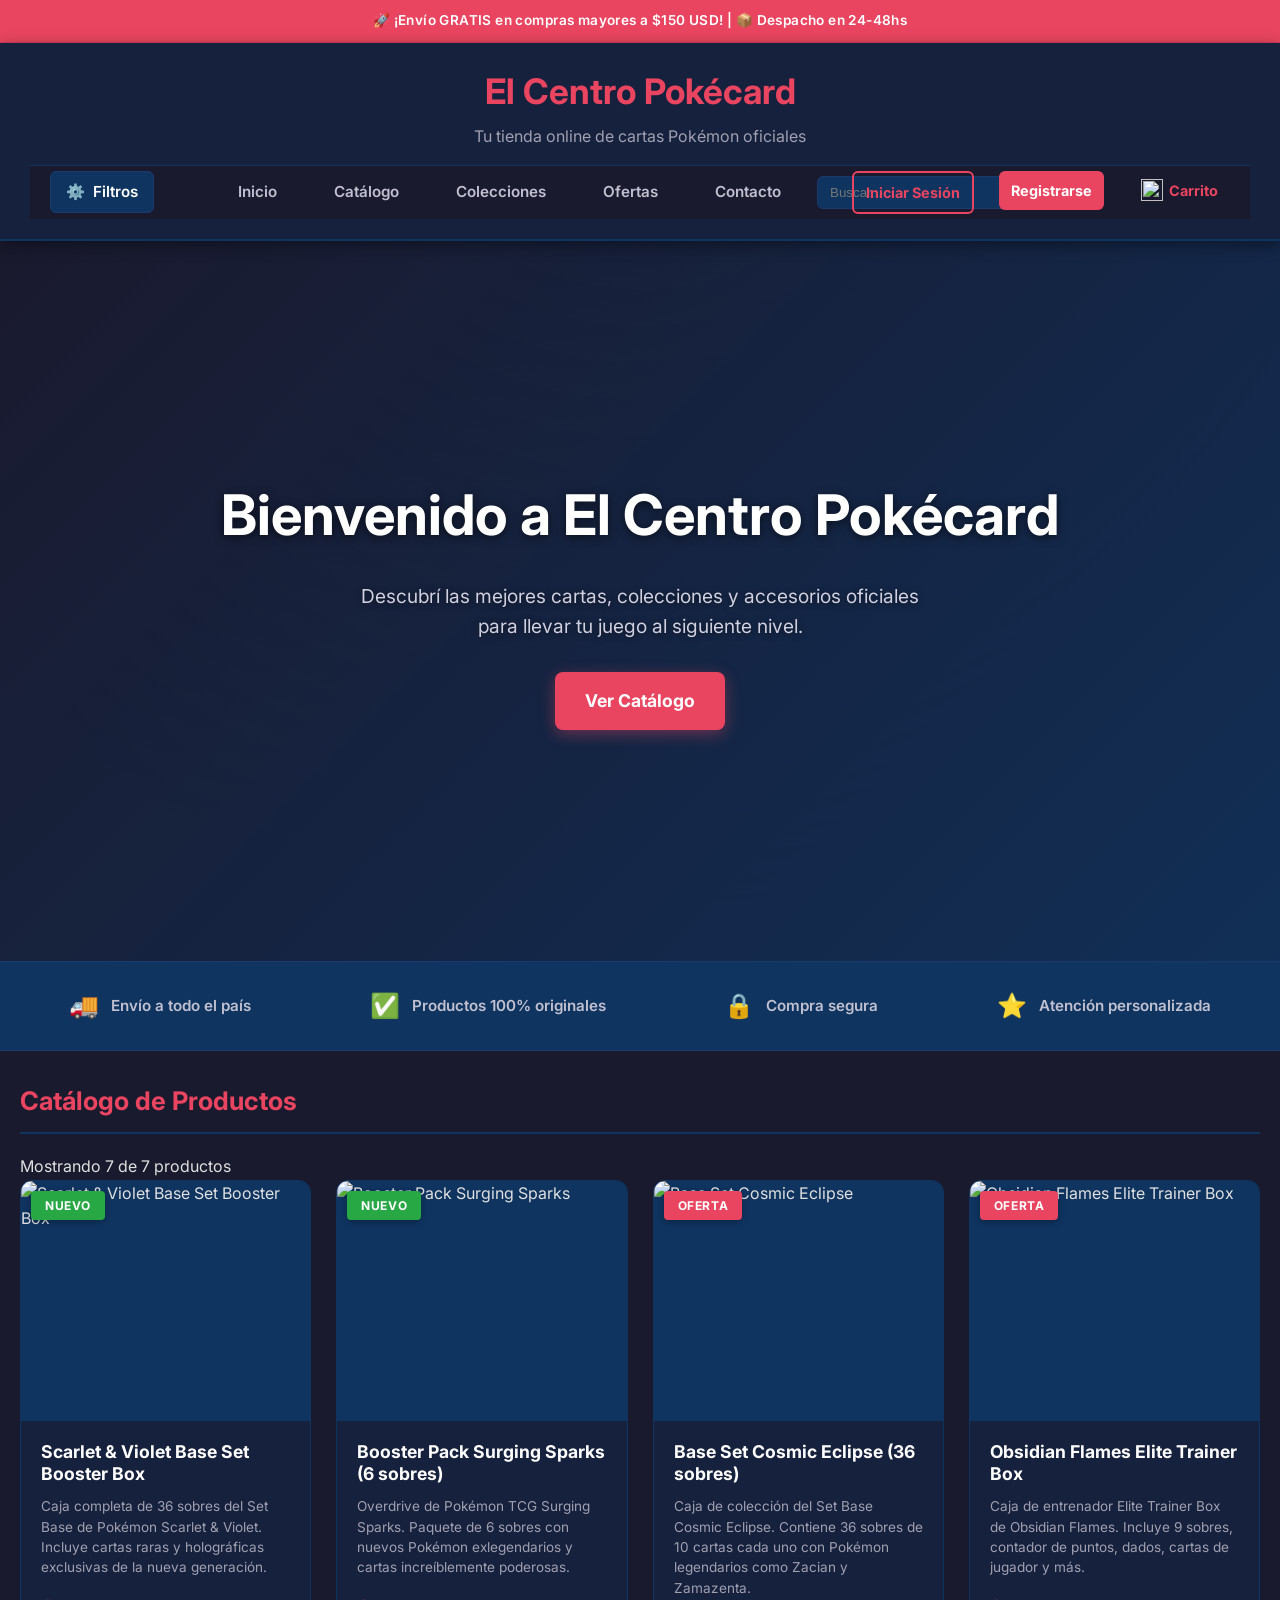
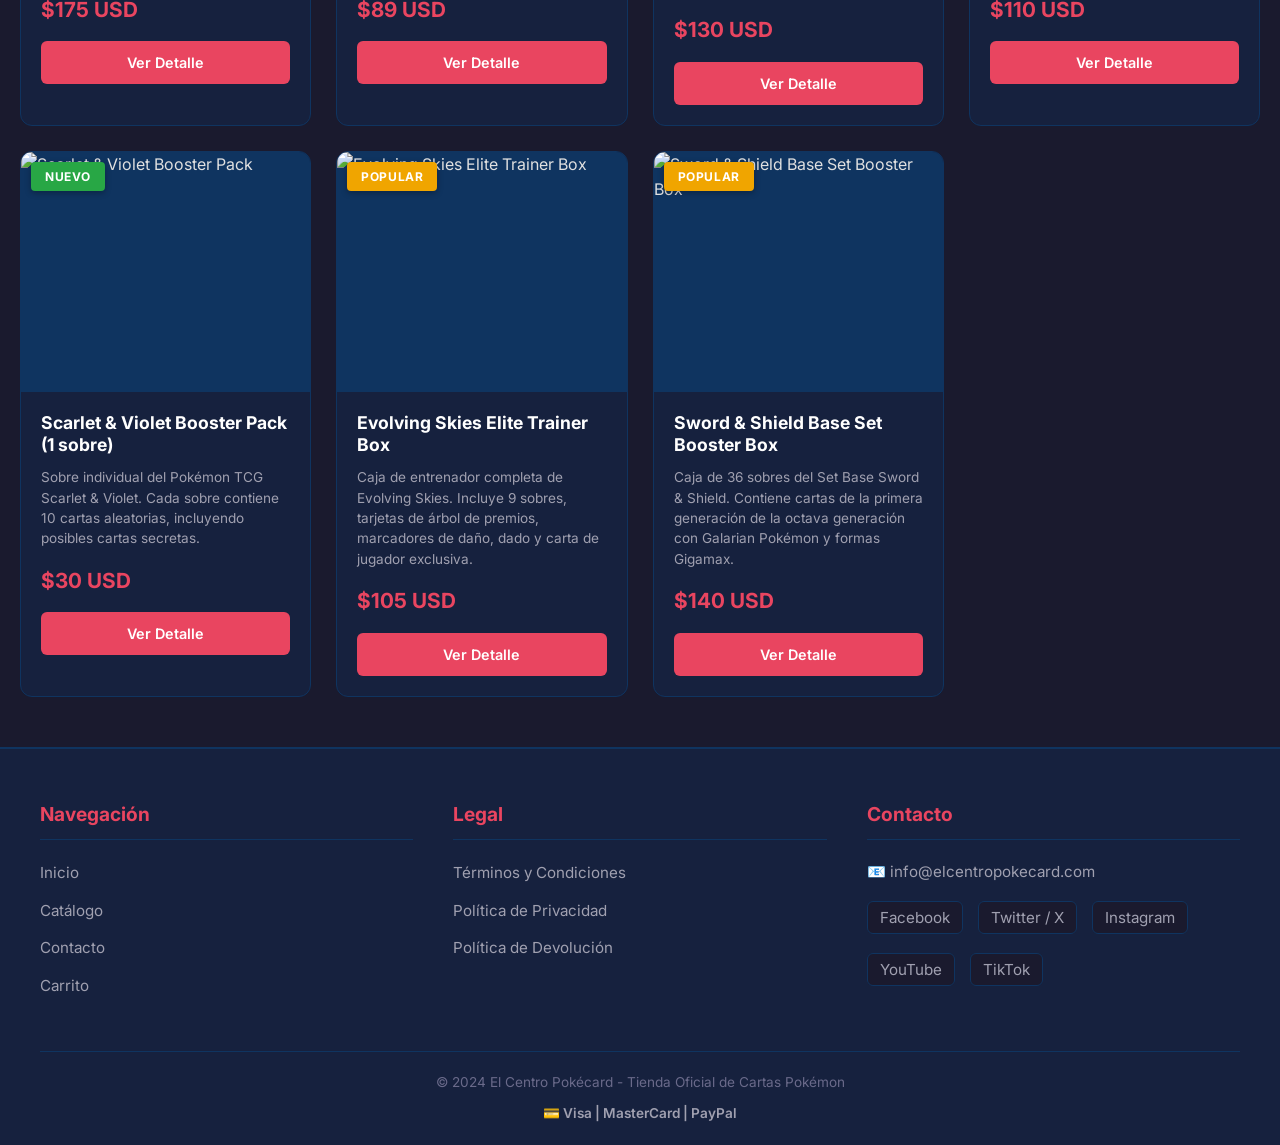
==== index.html @ 2307101a "Add navigation menu links with data attributes for filtering functionality" ====
<!DOCTYPE html>
<html lang="es">
<head>
    <meta charset="UTF-8">
    <meta name="viewport" content="width=device-width, initial-scale=1.0">
    <title>El Centro Pokécard</title>
    <meta name="description" content="Tu tienda online de cartas Pokémon oficiales. Encontrá las mejores Booster Boxes, Elite Trainer Boxes y sobres sellados.">
    
    <!-- Open Graph -->
    <meta property="og:title" content="El Centro Pokécard">
    <meta property="og:description" content="Tu tienda online de cartas Pokémon oficiales. Encontrá las mejores Booster Boxes, Elite Trainer Boxes y sobres sellados.">
    <meta property="og:type" content="website">
    <meta property="og:image" content="https://upload.wikimedia.org/wikipedia/commons/5/51/Pokebola-pokeball-png-0.png">
    
    <!-- Twitter Cards -->
    <meta name="twitter:card" content="summary_large_image">
    <meta name="twitter:title" content="El Centro Pokécard">
    <meta name="twitter:description" content="Tu tienda online de cartas Pokémon oficiales. Encontrá las mejores Booster Boxes, Elite Trainer Boxes y sobres sellados.">
    <meta name="twitter:image" content="https://upload.wikimedia.org/wikipedia/commons/5/51/Pokebola-pokeball-png-0.png">
    
    <!-- Favicon -->
    <link rel="icon" type="image/png" href="https://upload.wikimedia.org/wikipedia/commons/5/51/Pokebola-pokeball-png-0.png">
    <link rel="stylesheet" href="styles.css">
    <script src="app.js" defer></script>
</head>
<body data-pagina="index">
    <div class="announcement-bar">
        🚀 ¡Envío GRATIS en compras mayores a $150 USD! | 📦 Despacho en 24-48hs
    </div>

    <header class="page-header">
        <h1 class="header-title">El Centro Pokécard</h1>
        <p class="header-subtitle">Tu tienda online de cartas Pokémon oficiales</p>
                <input type="checkbox" id="menu-toggle" class="menu-toggle-input">
        <div class="mobile-menu-bar">
            <label for="menu-toggle" class="menu-toggle-label"></label>
            <a href="cart.html" class="mobile-cart-btn" title="Ver carrito"><img class="pokeball-icon" src="https://upload.wikimedia.org/wikipedia/commons/5/51/Pokebola-pokeball-png-0.png" alt=""> Carrito</a>
        </div>
        <nav class="header-nav">
            <!-- Menú Desplegable de Filtros a la Izquierda -->
            <details class="nav-filter-dropdown">
                <summary class="nav-filter-btn">
                    <span class="filter-icon">⚙️</span> Filtros
                </summary>
                <div class="nav-filter-menu">
                    <form class="filter-form" action="#" method="get">
                        <fieldset class="filter-fieldset">
                            <legend class="filter-legend">Tipo de Producto</legend>
                            <div class="filter-option">
                                <input type="checkbox" id="cat-box" name="categoria" value="booster-box">
                                <label for="cat-box">Booster Box</label>
                            </div>
                            <div class="filter-option">
                                <input type="checkbox" id="cat-pack" name="categoria" value="booster-pack">
                                <label for="cat-pack">Booster Pack</label>
                            </div>
                            <div class="filter-option">
                                <input type="checkbox" id="cat-base" name="categoria" value="base-set">
                                <label for="cat-base">Base Set</label>
                            </div>
                            <div class="filter-option">
                                <input type="checkbox" id="cat-etb" name="categoria" value="etb">
                                <label for="cat-etb">Elite Trainer Box</label>
                            </div>
                        </fieldset>

                        <fieldset class="filter-fieldset">
                            <legend class="filter-legend">Colección</legend>
                            <select class="filter-select" name="coleccion">
                                <option value="">Todas las colecciones</option>
                                <option value="scarlet-violet">Scarlet & Violet</option>
                                <option value="sword-shield">Sword & Shield</option>
                                <option value="cosmic-eclipse">Cosmic Eclipse</option>
                            </select>
                        </fieldset>

                        <fieldset class="filter-fieldset">
                            <legend class="filter-legend">Precio</legend>
                            <div class="range-group">
                                <label>Precio máximo</label>
                                <input type="range" name="precio_max" min="0" max="500" value="500" step="5">
                            </div>
                        </fieldset>

                        <button type="submit" class="btn-apply">Aplicar Filtros</button>
                    </form>
                </div>
            </details>

            <ul class="nav-list">
                <li><a href="#inicio" data-accion="inicio">Inicio</a></li>
                <li><a href="#catalogo" data-accion="catalogo">Catálogo</a></li>
                <li><a href="#catalogo" data-accion="colecciones">Colecciones</a></li>
                <li><a href="#catalogo" data-accion="ofertas">Ofertas</a></li>
                <li><a href="contacto.html">Contacto</a></li>
            </ul>

            <!-- Barra de Búsqueda Integrada -->
            <form class="nav-search-bar" action="#" method="get" role="search">
                <input type="search" name="buscar" class="nav-search-input" placeholder="Buscar..." required aria-label="Buscar productos" minlength="2">
                <button type="submit" class="nav-search-btn">🔍</button>
            </form>
            <ul class="nav-list nav-actions-list">
                <li><a href="login.html" class="btn-nav-login">Iniciar Sesión</a></li>
                <li><a href="registro.html" class="btn-nav-register">Registrarse</a></li>
                <li><a href="cart.html" title="Ver carrito de compras"><img class="pokeball-icon" src="https://upload.wikimedia.org/wikipedia/commons/5/51/Pokebola-pokeball-png-0.png" alt=""> Carrito</a></li>
            </ul>
        </nav>
    </header>

    <section class="hero-banner">
        <h2 class="hero-title">Bienvenido a El Centro Pokécard</h2>
        <p class="hero-subtitle">Descubrí las mejores cartas, colecciones y accesorios oficiales para llevar tu juego al siguiente nivel.</p>
        <a href="#catalogo" class="hero-btn">Ver Catálogo</a>
    </section>

    <section class="trust-bar">
        <div class="trust-items">
            <div class="trust-item"><span class="trust-icon">🚚</span><span class="trust-text">Envío a todo el país</span></div>
            <div class="trust-item"><span class="trust-icon">✅</span><span class="trust-text">Productos 100% originales</span></div>
            <div class="trust-item"><span class="trust-icon">🔒</span><span class="trust-text">Compra segura</span></div>
            <div class="trust-item"><span class="trust-icon">⭐</span><span class="trust-text">Atención personalizada</span></div>
        </div>
    </section>

    <main class="page-main">
        <section class="catalog" id="catalogo">
            <h2>Catálogo de Productos</h2>

            <div class="product-grid">

                <article class="product-card" data-categoria="booster-box" data-coleccion="scarlet-violet" data-precio="175" data-badge="nuevo">
                    <div class="product-image">
                        <span class="card-badge badge-new">NUEVO</span>

                        <img src="https://encrypted-tbn0.gstatic.com/images?q=tbn:ANd9GcRVKXM8KTMxEw57W2cutLqUM2tHIE3wSgrhK0XVe79GpDvisS19YDExq9iu&s=10" alt="Scarlet & Violet Base Set Booster Box">
                    </div>
                    <div class="product-body">
                        <h3 class="product-title">Scarlet & Violet Base Set Booster Box</h3>
                        <p class="product-description">Caja completa de 36 sobres del Set Base de Pokémon Scarlet & Violet. Incluye cartas raras y holográficas exclusivas de la nueva generación.</p>
                        <p class="product-price">$175 USD</p>
                        <a href="producto-scarlet-violet-booster-box.html" class="product-link">Ver Detalle</a>
                    </div>
                </article>

                <article class="product-card" data-categoria="booster-pack" data-coleccion="scarlet-violet" data-precio="89" data-badge="nuevo">
                    <div class="product-image">
                        <span class="card-badge badge-new">NUEVO</span>

                        <img src="https://d22fxaf9t8d39k.cloudfront.net/ec1f81d03a67758840996b6a5c060aa447c35ed3b5a47624ca85abfe3cd2c427360839.jpg" alt="Booster Pack Surging Sparks">
                    </div>
                    <div class="product-body">
                        <h3 class="product-title">Booster Pack Surging Sparks (6 sobres)</h3>
                        <p class="product-description">Overdrive de Pokémon TCG Surging Sparks. Paquete de 6 sobres con nuevos Pokémon exlegendarios y cartas increíblemente poderosas.</p>
                        <p class="product-price">$89 USD</p>
                        <a href="producto-surging-sparks-pack.html" class="product-link">Ver Detalle</a>
                    </div>
                </article>

                <article class="product-card" data-categoria="base-set" data-coleccion="cosmic-eclipse" data-precio="130" data-badge="oferta">
                    <div class="product-image">
                        <span class="card-badge badge-sale">OFERTA</span>

                        <img src="https://pokeflip.com/cdn/shop/products/Ontwerpzondertitel-2020-12-12T185543.633.jpg?v=1706763975" alt="Base Set Cosmic Eclipse">
                    </div>
                    <div class="product-body">
                        <h3 class="product-title">Base Set Cosmic Eclipse (36 sobres)</h3>
                        <p class="product-description">Caja de colección del Set Base Cosmic Eclipse. Contiene 36 sobres de 10 cartas cada uno con Pokémon legendarios como Zacian y Zamazenta.</p>
                        <p class="product-price">$130 USD</p>
                        <a href="producto-cosmic-eclipse-baseset.html" class="product-link">Ver Detalle</a>
                    </div>
                </article>

                <article class="product-card" data-categoria="etb" data-coleccion="scarlet-violet" data-precio="110" data-badge="oferta">
                    <div class="product-image">
                        <span class="card-badge badge-sale">OFERTA</span>

                        <img src="https://http2.mlstatic.com/D_NQ_NP_674522-MLA99465977530_112025-O.webp" alt="Obsidian Flames Elite Trainer Box">
                    </div>
                    <div class="product-body">
                        <h3 class="product-title">Obsidian Flames Elite Trainer Box</h3>
                        <p class="product-description">Caja de entrenador Elite Trainer Box de Obsidian Flames. Incluye 9 sobres, contador de puntos, dados, cartas de jugador y más.</p>
                        <p class="product-price">$110 USD</p>
                        <a href="producto-obsidian-flames-etb.html" class="product-link">Ver Detalle</a>
                    </div>
                </article>

                <article class="product-card" data-categoria="booster-pack" data-coleccion="scarlet-violet" data-precio="30" data-badge="nuevo">
                    <div class="product-image">
                        <span class="card-badge badge-new">NUEVO</span>

                        <img src="https://http2.mlstatic.com/D_NQ_NP_900414-MLA86252670344_062025-O.webp" alt="Scarlet & Violet Booster Pack">
                    </div>
                    <div class="product-body">
                        <h3 class="product-title">Scarlet & Violet Booster Pack (1 sobre)</h3>
                        <p class="product-description">Sobre individual del Pokémon TCG Scarlet & Violet. Cada sobre contiene 10 cartas aleatorias, incluyendo posibles cartas secretas.</p>
                        <p class="product-price">$30 USD</p>
                        <a href="producto-scarlet-violet-overse.html" class="product-link">Ver Detalle</a>
                    </div>
                </article>

                <article class="product-card" data-categoria="etb" data-coleccion="sword-shield" data-precio="105" data-badge="popular">
                    <div class="product-image">
                        <span class="card-badge badge-popular">POPULAR</span>

                        <img src="https://acdn-us.mitiendanube.com/stores/004/821/233/products/71hxtsvmfrl-_ac_sl1500_sky-51a8b3183b638ea42c17831712703312-480-0.webp" alt="Evolving Skies Elite Trainer Box">
                    </div>
                    <div class="product-body">
                        <h3 class="product-title">Evolving Skies Elite Trainer Box</h3>
                        <p class="product-description">Caja de entrenador completa de Evolving Skies. Incluye 9 sobres, tarjetas de árbol de premios, marcadores de daño, dado y carta de jugador exclusiva.</p>
                        <p class="product-price">$105 USD</p>
                        <a href="producto-evolving-skies-etb.html" class="product-link">Ver Detalle</a>
                    </div>
                </article>

                <article class="product-card" data-categoria="booster-box" data-coleccion="sword-shield" data-precio="140" data-badge="popular">
                    <div class="product-image">
                        <span class="card-badge badge-popular">POPULAR</span>

                        <img src="https://tcgplayer-cdn.tcgplayer.com/product/206027_in_1000x1000.jpg" alt="Sword & Shield Base Set Booster Box">
                    </div>
                    <div class="product-body">
                        <h3 class="product-title">Sword & Shield Base Set Booster Box</h3>
                        <p class="product-description">Caja de 36 sobres del Set Base Sword & Shield. Contiene cartas de la primera generación de la octava generación con Galarian Pokémon y formas Gigamax.</p>
                        <p class="product-price">$140 USD</p>
                        <a href="producto-sword-shield-booster-box.html" class="product-link">Ver Detalle</a>
                    </div>
                </article>

            </div>
        </section>
    </main>

    <footer class="page-footer">
        <div class="footer-grid">
            <div class="footer-col">
                <h3>Navegación</h3>
                <ul class="footer-links">
                    <li><a href="index.html">Inicio</a></li>
                    <li><a href="index.html#catalogo">Catálogo</a></li>
                    <li><a href="contacto.html">Contacto</a></li>
                    <li><a href="cart.html">Carrito</a></li>
                </ul>
            </div>
            <div class="footer-col">
                <h3>Legal</h3>
                <ul class="footer-links">
                    <li><a href="#">Términos y Condiciones</a></li>
                    <li><a href="#">Política de Privacidad</a></li>
                    <li><a href="#">Política de Devolución</a></li>
                </ul>
            </div>
            <div class="footer-col">
                <h3>Contacto</h3>
                <p class="footer-contact-info">📧 info@elcentropokecard.com</p>
                <ul class="social-list">
                    <li><a href="#">Facebook</a></li>
                    <li><a href="#">Twitter / X</a></li>
                    <li><a href="#">Instagram</a></li>
                    <li><a href="#">YouTube</a></li>
                    <li><a href="#">TikTok</a></li>
                </ul>
            </div>
        </div>
        <div class="footer-bottom">
            <p class="footer-copy">&copy; 2024 El Centro Pokécard - Tienda Oficial de Cartas Pokémon</p>
            <p class="footer-payment">💳 Visa | MasterCard | PayPal</p>
        </div>
    </footer>

</body>
</html>
---- styles.css ----
/* ================================================================
   STYLES.CSS — El Centro Pokécard
   
   ÍNDICE DE SECCIONES:
   1.  Variables / Color Palette
   2.  Reset & Base
   3.  Background (Patrón animado + Foco de luz)
   4.  Links Globales
   5.  Header (Título, Subtítulo, Nav)
   6.  Nav — Botones Login/Register
   7.  Nav — Dropdown Filtros
   8.  Nav — Barra de Búsqueda
   9.  Nav — Carrito (Pokeball Icon)
   10. Hero Banner
   11. Trust Bar (Beneficios)
   12. Main Layout
   13. Catálogo (Título + Grid)
   14. Product Card
   15. Product Detail Page
   16. Search Bar (antigua, en catálogo)
   17. Price Range Sliders
   18. Authentication Pages (Login/Registro)
   19. Cart Page
   20. Cart Summary
   21. Contact Page
   22. FAQ Section
   23. Footer
   24. Accessibility
   25. Responsive (TODOS los media queries unificados)
   ================================================================ */


/* ==========================================================
   1. VARIABLES / COLOR PALETTE
   ========================================================== */
@import url('https://fonts.googleapis.com/css2?family=Inter:wght@300;400;600;700&display=swap');

:root {
    /* Fondos */
    --color-bg-primary: #1a1a2e;
    --color-bg-secondary: #16213e;
    --color-bg-tertiary: #0f3460;

    /* Textos */
    --color-text-primary: #e0e0e0;
    --color-text-secondary: #a0a0b0;
    --color-text-tertiary: #b0b0c0;
    --color-text-heading: #ffffff;
    --color-text-nav: #c0c0d0;

    /* Acento / Marca */
    --color-accent: #e94560;
    --color-accent-hover: #c73650;
    --color-accent-active: #a02a40;

    /* Bordes */
    --color-border: #0f3460;
    --color-border-light: #1a3a6e;
}


/* ==========================================================
   2. RESET & BASE
   ========================================================== */
html {
    scroll-behavior: smooth; /* Scroll suave al clickear anclas (#catalogo, etc.) */
}

* {
    margin: 0;
    padding: 0;
    box-sizing: border-box;
}

body {
    font-family: 'Inter', sans-serif;
    background-color: #1a1a2e;
    color: #e0e0e0;
    line-height: 1.6;
    position: relative;
    min-height: 100vh;
}


/* ==========================================================
   3. BACKGROUND (Patrón animado + Foco de luz)
   ========================================================== */

/* Animación para que gire el fondo */
@keyframes spinBackground {
    from { transform: rotate(0deg); }
    to { transform: rotate(360deg); }
}

/* Capa inferior: Patrón de marca de agua */
body::before {
    content: "";
    position: fixed;
    top: -50vh; left: -50vw;
    width: 200vw; height: 200vh;
    background-image: url('https://cdn.pixabay.com/photo/2016/07/23/13/18/pokemon-1536847_640.png');
    background-size: 150px 150px;
    background-repeat: repeat;
    opacity: 0.04; /* Muy transparente para no molestar */
    z-index: -2;
    animation: spinBackground 120s linear infinite;
}

/* Capa superior: Foco de luz (Degradado radial) */
body::after {
    content: "";
    position: fixed;
    top: 0; left: 0;
    width: 100%; height: 100%;
    background-image: radial-gradient(circle at top center, rgba(22, 33, 62, 0) 0%, #1a1a2e 85%);
    pointer-events: none; /* Importante para poder clickear los elementos debajo */
    z-index: -1;
}

/* Animación de entrada reutilizada por Hero Banner, Auth Cards, etc. */
@keyframes fadeInUp {
    from {
        opacity: 0;
        transform: translateY(40px);
    }
    to {
        opacity: 1;
        transform: translateY(0);
    }
}


/* ==========================================================
   4. LINKS GLOBALES
   ========================================================== */
a {
    text-decoration: none;
    color: #c0c0c0;
}

a:hover {
    color: #ffffff;
}

/* ==========================================================
   4b. ANNOUNCEMENT BAR
   ========================================================== */
.announcement-bar {
    background-color: #e94560;
    color: #ffffff;
    text-align: center;
    padding: 10px 20px;
    font-size: 0.85rem;
    font-weight: 600;
    letter-spacing: 0.03em;
    border-bottom: 1px solid rgba(0, 0, 0, 0.1);
}


/* ==========================================================
   5. HEADER (Título, Subtítulo, Nav)
   ========================================================== */
.page-header {
    background-color: #16213e; /* Fondo sólido para que no se vea transparente al scrollear */
    border-bottom: 2px solid #0f3460;
    padding: 20px 30px;
    text-align: center;
    position: sticky; /* Se queda pegado al scrollear */
    top: 0;
    z-index: 1000; /* Por encima del resto del contenido */
    box-shadow: 0 4px 15px rgba(0, 0, 0, 0.4);
}

.page-header .header-title {
    font-size: 2.2rem;
    color: #e94560;
    margin-bottom: 5px;
}

.page-header .header-subtitle {
    font-size: 1rem;
    color: #a0a0b0;
    margin-bottom: 15px;
}

/* Barra de navegación principal */
.page-header nav {
    background-color: #1a1a2e;
    padding: 10px 0;
    border-top: 1px solid #0f3460;
    display: flex;
    justify-content: center;
    align-items: center;
    position: relative; /* Para que los hijos con position:absolute se posicionen acá */
}

.page-header nav ul {
    list-style: none;
    display: flex;
    justify-content: center;
    gap: 25px;
    flex-wrap: wrap;
}

/* Estilos de los links del menú */
.page-header nav ul li a {
    color: #c0c0d0;
    font-weight: 600;
    font-size: 0.95rem;
    padding: 8px 16px;
    border-radius: 6px;
    transition: background-color 0.3s, color 0.3s;
}

.page-header nav ul li a:hover {
    background-color: #0f3460;
    color: #ffffff;
}


/* ==========================================================
   6. NAV — BOTONES LOGIN / REGISTER
   ========================================================== */

/* Lista de acciones (Login, Register, Carrito) posicionada a la derecha */
.page-header nav .nav-list:last-child {
    position: absolute;
    right: 20px;
    margin-left: 0;
}

/* Botón "Iniciar Sesión" — solo borde */
.btn-nav-login {
    border: 2px solid #e94560;
    color: #e94560 !important;
    background-color: transparent;
    padding: 6px 14px;
}

.btn-nav-login:hover {
    background-color: #e94560 !important;
    color: #ffffff !important;
}

/* Botón "Registrarse" — relleno sólido */
.btn-nav-register {
    background-color: #e94560;
    color: #ffffff !important;
    padding: 8px 16px;
}

.btn-nav-register:hover {
    background-color: #c73650 !important;
}


/* ==========================================================
   7. NAV — DROPDOWN FILTROS (solo en index.html)
   ========================================================== */

/* Contenedor del desplegable, anclado al tope izquierdo del nav */
.nav-filter-dropdown {
    position: absolute;
    left: 20px;
}

/* Botón "⚙️ Filtros" */
.nav-filter-btn {
    cursor: pointer;
    list-style: none; /* Oculta la flecha por defecto de <details> */
    background-color: #0f3460;
    color: #ffffff;
    border: 1px solid #1a3a6e;
    padding: 8px 15px;
    border-radius: 6px;
    font-weight: 600;
    font-size: 0.95rem;
    transition: background-color 0.3s;
    display: flex;
    align-items: center;
    gap: 8px;
}

.nav-filter-btn::-webkit-details-marker {
    display: none; /* Oculta flecha en Safari/Chrome */
}

.nav-filter-btn:hover {
    background-color: #1a3a6e;
}

/* Panel desplegable que cuelga del botón */
.nav-filter-menu {
    position: absolute;
    top: 120%;
    left: 0;
    width: 280px;
    background-color: #16213e;
    border: 1px solid #0f3460;
    border-radius: 8px;
    padding: 20px;
    box-shadow: 0 10px 30px rgba(0, 0, 0, 0.5);
    z-index: 2000;
    max-height: calc(100vh - 240px); /* El menú nace ~165px debajo del tope (header sticky): así nunca se corta abajo */
    overflow-y: auto;
}

/* Fieldsets dentro del menú de filtros */
.nav-filter-menu .filter-fieldset {
    border: 1px solid #0f3460;
    border-radius: 6px;
    padding: 12px;
    margin-bottom: 15px;
    background-color: #1a1a2e;
}

.nav-filter-menu .filter-legend {
    color: #e94560;
    font-weight: 600;
    font-size: 0.9rem;
    padding: 0 5px;
}

.nav-filter-menu .filter-option {
    margin-bottom: 8px;
}

.nav-filter-menu label {
    color: #b0b0c0;
    font-size: 0.9rem;
    cursor: pointer;
}

.nav-filter-menu select,
.nav-filter-menu input[type="range"] {
    width: 100%;
    margin-top: 5px;
    accent-color: #e94560;
}

.nav-filter-menu select {
    background-color: #0f3460;
    color: #fff;
    border: none;
    padding: 6px;
    border-radius: 4px;
}

/* Botón "Aplicar Filtros" */
.btn-apply {
    width: 100%;
    background-color: #e94560;
    color: #fff;
    border: none;
    padding: 10px;
    border-radius: 6px;
    font-weight: bold;
    cursor: pointer;
    transition: background-color 0.3s;
}

.btn-apply:hover {
    background-color: #c73650;
}

.btn-apply + .btn-apply {
    margin-top: 10px;
}


/* ==========================================================
   8. NAV — BARRA DE BÚSQUEDA
   ========================================================== */
.nav-search-bar {
    display: flex;
    align-items: center;
    margin-left: 20px;
}

.nav-search-input {
    background-color: #0f3460;
    border: 1px solid #1a3a6e;
    color: #fff;
    padding: 8px 12px;
    border-radius: 6px 0 0 6px;
    outline: none;
    width: 200px;
}

.nav-search-input:focus {
    border-color: #e94560;
}

.nav-search-btn {
    background-color: #e94560;
    border: none;
    padding: 8px 12px;
    border-radius: 0 6px 6px 0;
    cursor: pointer;
}

.nav-search-btn:hover {
    background-color: #c73650;
}


/* ==========================================================
   9. NAV — CARRITO (Pokeball Icon)
   ========================================================== */
.page-header nav .nav-list:last-child li a {
    color: #e94560;
    font-weight: 700;
    font-size: 0.9rem;
    padding: 8px 12px;
    border-radius: 6px;
    display: flex;
    align-items: center;
    gap: 6px;
    transition: background-color 0.3s;
}

.page-header nav .nav-list:last-child li a:hover {
    background-color: #0f3460;
    color: #e94560;
}

.pokeball-icon {
    width: 22px;
    height: 22px;
    flex-shrink: 0;
    object-fit: contain;
}


/* ==========================================================
   10. HERO BANNER
   ========================================================== */
.hero-banner {
    min-height: 80vh; /* Más alto para mayor impacto visual */
    background: linear-gradient(135deg, rgba(26, 26, 46, 0.75) 0%, rgba(15, 52, 96, 0.8) 100%),
                url('https://images.unsplash.com/photo-1613771404784-3a5686aa2be3?w=1920') center / cover no-repeat;
    display: flex;
    flex-direction: column;
    justify-content: center;
    align-items: center;
    text-align: center;
    padding: 0 20px;
    animation: fadeInUp 1s ease-out forwards;
}

.hero-banner .hero-title {
    font-size: 3.5rem;
    color: #ffffff;
    margin-bottom: 20px;
    text-shadow: 0 2px 10px rgba(0, 0, 0, 0.6);
}

.hero-banner .hero-subtitle {
    font-size: 1.2rem;
    color: #d0d0e0;
    margin-bottom: 30px;
    max-width: 600px;
    text-shadow: 0 1px 6px rgba(0, 0, 0, 0.5);
}

.hero-banner .hero-btn {
    display: inline-block;
    background-color: #e94560;
    color: #ffffff;
    padding: 15px 30px;
    border-radius: 8px;
    font-size: 1.1rem;
    font-weight: 700;
    transition: background-color 0.3s, transform 0.3s;
    box-shadow: 0 4px 15px rgba(233, 69, 96, 0.4);
}

.hero-banner .hero-btn:hover {
    background-color: #c73650;
    transform: translateY(-5px);
}


/* ==========================================================
   11. TRUST BAR (Beneficios)
   ========================================================== */
.trust-bar {
    background-color: #0f3460;
    border-top: 1px solid #1a3a6e;
    border-bottom: 1px solid #1a3a6e;
    padding: 25px 0;
}

.trust-bar .trust-items {
    display: flex;
    justify-content: space-around;
    align-items: center;
    max-width: 1300px;
    margin: 0 auto;
    padding: 0 20px;
    gap: 20px;
}

.trust-bar .trust-item {
    display: flex;
    align-items: center;
    gap: 12px;
    transition: transform 0.3s;
}

.trust-bar .trust-item:hover {
    transform: translateY(-5px);
}

.trust-bar .trust-icon {
    font-size: 1.5rem;
}

.trust-bar .trust-text {
    color: #c0c0d0;
    font-weight: 600;
    font-size: 0.95rem;
}


/* ==========================================================
   12. MAIN LAYOUT
   ========================================================== */
.page-main {
    display: flex;
    max-width: 1300px;
    margin: 30px auto;
    gap: 30px;
    padding: 0 20px;
}


/* ==========================================================
   13. CATÁLOGO (Título + Grid)
   ========================================================== */
.catalog {
    flex: 1;
}

.catalog h2 {
    color: #e94560;
    font-size: 1.6rem;
    margin-bottom: 20px;
    border-bottom: 2px solid #0f3460;
    padding-bottom: 10px;
}

.product-grid {
    display: grid;
    grid-template-columns: repeat(auto-fill, minmax(280px, 1fr));
    gap: 25px;
}


/* ==========================================================
   14. PRODUCT CARD
   ========================================================== */
.product-card {
    background-color: #16213e;
    border: 1px solid #0f3460;
    border-radius: 12px;
    overflow: hidden;
    transition: transform 0.3s, box-shadow 0.3s;
}

.product-card:hover {
    transform: translateY(-5px);
    box-shadow: 0 8px 25px rgba(233, 69, 96, 0.15);
}

.product-card .product-image {
    width: 100%;
    height: 240px;
    background-color: #0f3460;
    display: flex;
    align-items: center;
    justify-content: center;
    overflow: hidden;
    border-bottom: 1px solid #0f3460;
}

.product-card .product-image img {
    width: 100%;
    height: 100%;
    object-fit: contain;
    background-color: transparent;
}

.product-card .product-image .image-placeholder {
    color: #a0a0b0;
    font-size: 0.85rem;
    text-align: center;
    padding: 20px;
}

.product-card .product-body {
    padding: 20px;
}

.product-card .product-title {
    color: #ffffff;
    font-size: 1.1rem;
    font-weight: 700;
    margin-bottom: 10px;
    line-height: 1.3;
}

.product-card .product-price {
    color: #e94560;
    font-size: 1.3rem;
    font-weight: 700;
    margin-bottom: 15px;
}

.product-card .product-description {
    color: #a0a0b0;
    font-size: 0.85rem;
    margin-bottom: 15px;
    line-height: 1.5;
}

.product-card .product-link {
    display: inline-block;
    background-color: #e94560;
    color: #ffffff;
    padding: 10px 20px;
    border-radius: 6px;
    font-weight: 600;
    font-size: 0.9rem;
    text-align: center;
    width: 100%;
    transition: background-color 0.3s;
}

.product-card .product-link:hover {
    background-color: #c73650;
    color: #ffffff;
}


/* ==========================================================
   15. PRODUCT DETAIL PAGE
   ========================================================== */
.detail-container {
    max-width: 900px;
    margin: 40px auto;
    padding: 0 20px;
}

.detail-page-header {
    text-align: center;
    margin-bottom: 30px;
}

.detail-page-header h1 {
    color: #e94560;
    font-size: 2rem;
    margin-bottom: 10px;
}

.detail-page-header a.back-link {
    color: #a0a0b0;
    font-size: 0.95rem;
}

.detail-page-header a.back-link:hover {
    color: #e94560;
}

/* Card de detalle */
.detail-card {
    background-color: #16213e;
    border: 1px solid #0f3460;
    border-radius: 12px;
    overflow: hidden;
    display: flex;
    flex-direction: column;
}

.detail-card .detail-image {
    width: 100%;
    height: 350px;
    background-color: transparent;
    display: flex;
    align-items: flex-start;
    justify-content: center;
    overflow: hidden;
    padding: 20px;
}

.detail-card .detail-image img {
    width: 100%;
    height: auto;
    max-height: 100%;
    object-fit: contain;
    filter: drop-shadow(0 10px 15px rgba(0,0,0,0.4));
}

.detail-card .detail-image .image-placeholder {
    color: #a0a0b0;
    font-size: 1rem;
    text-align: center;
    padding: 20px;
}

.detail-card .detail-body {
    padding: 30px;
}

.detail-card .detail-title {
    color: #ffffff;
    font-size: 1.6rem;
    font-weight: 700;
    margin-bottom: 20px;
}

.detail-card .detail-row {
    display: flex;
    justify-content: space-between;
    padding: 12px 0;
    border-bottom: 1px solid #0f3460;
}

.detail-card .detail-row .detail-label {
    color: #a0a0b0;
    font-weight: 600;
    font-size: 0.95rem;
}

.detail-card .detail-row .detail-value {
    color: #e0e0e0;
    font-size: 0.95rem;
}

.detail-card .detail-row .detail-value.price {
    color: #e94560;
    font-size: 1.3rem;
    font-weight: 700;
}

/* Acordeón de descripción dentro de producto */
.product-accordion {
    margin-top: 20px;
    border-bottom: 1px solid #0f3460;
}

.accordion-summary {
    color: #e94560;
    font-size: 1.1rem;
    font-weight: 700;
    cursor: pointer;
    padding: 15px 0;
    list-style: none;
    display: flex;
    justify-content: space-between;
    align-items: center;
}

.accordion-summary::-webkit-details-marker {
    display: none;
}

.accordion-summary::after {
    content: '\25BC';
    font-size: 0.9rem;
    transition: transform 0.3s;
}

.product-accordion[open] .accordion-summary::after {
    transform: rotate(180deg);
}

.accordion-content {
    padding-bottom: 15px;
    color: #a0a0b0;
    font-size: 0.95rem;
    line-height: 1.7;
}

.detail-description-text {
    margin-top: 10px;
}

/* Badges de producto */
.product-badges {
    display: flex;
    flex-wrap: wrap;
    gap: 10px;
    margin-bottom: 25px;
}

.product-badges .badge {
    background-color: #0f3460;
    color: #e0e0e0;
    padding: 6px 12px;
    border-radius: 20px;
    font-size: 0.85rem;
    font-weight: 600;
    border: 1px solid #1a3a6e;
    box-shadow: 0 2px 5px rgba(0,0,0,0.2);
}

/* Formulario de agregar al carrito */
.add-to-cart-form {
    display: flex;
    flex-wrap: wrap;
    align-items: center;
    gap: 20px;
    margin-top: 25px;
    padding-top: 25px;
    border-top: 1px solid #0f3460;
}

.quantity-selector {
    display: flex;
    align-items: center;
    gap: 10px;
}

.quantity-selector label {
    color: #a0a0b0;
    font-weight: 600;
    font-size: 0.95rem;
}

.quantity-selector input[type="number"] {
    width: 60px;
    padding: 10px;
    background-color: #0f3460;
    border: 1px solid #1a3a6e;
    color: #e0e0e0;
    border-radius: 6px;
    font-size: 1rem;
    font-weight: 600;
    text-align: center;
}

.quantity-selector input[type="number"]:focus {
    outline: none;
    border-color: #e94560;
}

/* Botón "Agregar al carrito" */
.detail-card .add-to-cart-btn {
    display: inline-block;
    background-color: #e94560;
    color: #ffffff;
    border: none;
    padding: 15px 40px;
    border-radius: 8px;
    font-size: 1.1rem;
    font-weight: 700;
    cursor: pointer;
    margin-top: 25px;
    transition: background-color 0.3s;
}

.detail-card .add-to-cart-btn:hover {
    background-color: #c73650;
}

.detail-card .add-to-cart-btn:active {
    background-color: #a02a40;
}

.detail-card .add-to-cart-form .add-to-cart-btn {
    margin-top: 0;
    flex: 1;
    min-width: 200px;
}


/* ==========================================================
   16. SEARCH BAR (antigua, dentro del catálogo)
   ========================================================== */
.search-bar {
    display: flex;
    gap: 10px;
    margin-bottom: 25px;
    flex-wrap: wrap;
}

.search-bar .search-input {
    flex: 1;
    min-width: 200px;
    padding: 12px 16px;
    background-color: #16213e;
    color: #e0e0e0;
    border: 1px solid #0f3460;
    border-radius: 8px;
    font-size: 1rem;
    font-family: 'Inter', sans-serif;
    outline: none;
    transition: border-color 0.3s;
}

.search-bar .search-input::placeholder {
    color: #6a6a8a;
}

.search-bar .search-input:focus {
    border-color: #e94560;
}

.search-bar .search-btn {
    padding: 12px 24px;
    background-color: #e94560;
    color: #ffffff;
    border: none;
    border-radius: 8px;
    font-weight: 600;
    font-size: 1rem;
    font-family: 'Inter', sans-serif;
    cursor: pointer;
    transition: background-color 0.3s;
    white-space: nowrap;
}

.search-bar .search-btn:hover {
    background-color: #c73650;
}


/* ==========================================================
   17. PRICE RANGE SLIDERS
   ========================================================== */
.range-group {
    margin-bottom: 18px;
}

.range-group label {
    display: block;
    color: #b0b0c0;
    font-size: 0.9rem;
    margin-bottom: 6px;
    cursor: pointer;
}

.range-group input[type="range"] {
    width: 100%;
    height: 6px;
    -webkit-appearance: none;
    appearance: none;
    background: #0f3460;
    border-radius: 4px;
    outline: none;
    cursor: pointer;
    accent-color: #e94560;
}

/* Thumb — Chrome/Safari */
.range-group input[type="range"]::-webkit-slider-thumb {
    -webkit-appearance: none;
    appearance: none;
    width: 20px;
    height: 20px;
    border-radius: 50%;
    background: #e94560;
    border: 2px solid #ffffff;
    cursor: pointer;
    transition: background-color 0.2s;
}

.range-group input[type="range"]::-webkit-slider-thumb:hover {
    background: #c73650;
}

/* Thumb — Firefox */
.range-group input[type="range"]::-moz-range-thumb {
    width: 20px;
    height: 20px;
    border-radius: 50%;
    background: #e94560;
    border: 2px solid #ffffff;
    cursor: pointer;
    transition: background-color 0.2s;
}

.range-group input[type="range"]::-moz-range-thumb:hover {
    background: #c73650;
}

.range-group input[type="range"]::-moz-range-track {
    background: #0f3460;
    height: 6px;
    border-radius: 4px;
    border: none;
}

.range-value {
    display: inline-block;
    color: #e94560;
    font-weight: 600;
    font-size: 0.85rem;
    margin-top: 4px;
}


/* ==========================================================
   18. AUTHENTICATION PAGES (Login / Registro)
   ========================================================== */

/* Centra la tarjeta verticalmente */
.auth-main {
    display: flex;
    justify-content: center;
    align-items: center;
    min-height: 70vh;
}

/* Tarjeta del formulario */
.auth-card {
    background-color: #16213e;
    border: 1px solid #0f3460;
    border-radius: 12px;
    box-shadow: 0 8px 30px rgba(0, 0, 0, 0.4);
    padding: 40px;
    width: 100%;
    max-width: 450px;
    animation: fadeInUp 0.8s ease-out forwards;
}

.auth-card h2 {
    color: #e94560;
    font-size: 2rem;
    text-align: center;
    margin-bottom: 30px;
}

/* Cada campo del formulario */
.auth-form .form-group {
    margin-bottom: 20px;
    display: flex;
    flex-direction: column;
    gap: 8px;
}

.auth-form .form-group label {
    color: #a0a0b0;
    font-size: 0.95rem;
    font-weight: 600;
}

/* Inputs */
.auth-form .form-group input {
    width: 100%;
    background-color: #1a1a2e;
    border: 1px solid #0f3460;
    color: #ffffff;
    padding: 12px 15px;
    border-radius: 8px;
    font-family: 'Inter', sans-serif;
    font-size: 1rem;
    transition: border-color 0.3s, box-shadow 0.3s;
    outline: none;
}

/* Focus — borde rojo + resplandor */
.auth-form .form-group input:focus {
    border-color: #e94560;
    box-shadow: 0 0 0 2px rgba(233, 69, 96, 0.2);
}

/* Textarea y Select (usados en contacto) */
.auth-form .form-group textarea,
.auth-form .form-group select {
    width: 100%;
    background-color: #1a1a2e;
    border: 1px solid #0f3460;
    color: #ffffff;
    padding: 12px 15px;
    border-radius: 8px;
    font-family: 'Inter', sans-serif;
    font-size: 1rem;
    outline: none;
    transition: border-color 0.3s, box-shadow 0.3s;
}

.auth-form .form-group textarea {
    resize: vertical; /* Solo permite agrandar hacia abajo */
}

.auth-form .form-group select {
    cursor: pointer;
}

.auth-form .form-group textarea:focus,
.auth-form .form-group select:focus {
    border-color: #e94560;
    box-shadow: 0 0 0 2px rgba(233, 69, 96, 0.2);
}

/* Checkbox "Recordarme" y enlace de contraseña */
.auth-form .form-options {
    display: flex;
    justify-content: space-between;
    align-items: center;
    margin-bottom: 25px;
    font-size: 0.9rem;
}

.auth-form .form-options .remember-me {
    color: #b0b0c0;
    display: flex;
    align-items: center;
    gap: 8px;
    cursor: pointer;
}

.auth-form .form-options .remember-me input {
    accent-color: #e94560;
}

.auth-form .form-options .forgot-link {
    color: #c0c0d0;
    transition: color 0.3s;
}

.auth-form .form-options .forgot-link:hover {
    color: #ffffff;
}

/* Botón Submit */
.auth-submit-btn {
    width: 100%;
    background-color: #e94560;
    color: #ffffff;
    border: none;
    padding: 14px;
    border-radius: 8px;
    font-size: 1.1rem;
    font-weight: 700;
    cursor: pointer;
    transition: background-color 0.3s, transform 0.2s;
}

.auth-submit-btn:hover {
    background-color: #c73650;
    transform: translateY(-2px);
}

/* Pie de la tarjeta (link a registro/login) */
.auth-footer {
    margin-top: 25px;
    text-align: center;
    color: #a0a0b0;
    font-size: 0.95rem;
    border-top: 1px solid #0f3460;
    padding-top: 20px;
}

.auth-footer a {
    color: #e94560;
    font-weight: 600;
}

.auth-footer a:hover {
    color: #c73650;
    text-decoration: underline;
}

/* — Extras para Registro — */

/* Grid de dos columnas (Nombre y Apellido) */
.form-row {
    display: grid;
    grid-template-columns: 1fr 1fr;
    gap: 15px;
}

/* Calendario nativo oscuro */
.auth-form .form-group input[type="date"] {
    color-scheme: dark;
}

/* Texto de ayuda debajo de inputs */
.auth-form .form-group .help-text {
    font-size: 0.8rem;
    color: #6a6a8a;
    margin-top: -2px;
}

/* Checkboxes del final (newsletter, términos) */
.auth-form .check-options {
    flex-direction: column;
    align-items: flex-start;
    gap: 12px;
    margin-bottom: 25px;
    margin-top: 10px;
}

.auth-form .check-options .checkbox-label {
    color: #b0b0c0;
    font-size: 0.9rem;
    display: flex;
    align-items: center;
    gap: 8px;
    cursor: pointer;
}

.auth-form .check-options .checkbox-label input[type="checkbox"] {
    accent-color: #e94560;
}

.auth-form .check-options .terms-link {
    color: #c0c0d0;
    text-decoration: underline;
}

.auth-form .check-options .terms-link:hover {
    color: #ffffff;
}


/* ==========================================================
   19. CART PAGE
   ========================================================== */
.cart-container {
    flex: 1;
}

.cart-title {
    color: #e94560;
    font-size: 1.6rem;
    margin-bottom: 20px;
    border-bottom: 2px solid #0f3460;
    padding-bottom: 10px;
}

.cart-items {
    display: flex;
    flex-direction: column;
    gap: 15px;
}

.cart-item {
    background-color: #16213e;
    border: 1px solid #0f3460;
    border-radius: 12px;
    padding: 20px;
    display: flex;
    align-items: center;
    gap: 20px;
    transition: transform 0.3s, box-shadow 0.3s;
}

.cart-item:hover {
    transform: translateY(-2px);
    box-shadow: 0 4px 15px rgba(233, 69, 96, 0.1);
}

.cart-item-image {
    width: 80px;
    height: 80px;
    background-color: #0f3460;
    border-radius: 8px;
    overflow: hidden;
    flex-shrink: 0;
    display: flex;
    align-items: center;
    justify-content: center;
}

.cart-item-image img {
    width: 100%;
    height: 100%;
    object-fit: contain;
}

.cart-item-info {
    flex: 1;
}

.cart-item-title {
    color: #ffffff;
    font-size: 1.05rem;
    font-weight: 700;
    margin-bottom: 6px;
}

.cart-item-price {
    color: #e94560;
    font-size: 1rem;
    font-weight: 600;
    margin-bottom: 4px;
}

.cart-item-qty {
    color: #a0a0b0;
    font-size: 0.85rem;
}

.cart-item-total {
    text-align: right;
}

.cart-item-total-price {
    color: #e0e0e0;
    font-size: 1.1rem;
    font-weight: 700;
}


/* ==========================================================
   20. CART SUMMARY
   ========================================================== */
.cart-summary {
    flex: 0 0 340px;
    background-color: #16213e;
    border: 1px solid #0f3460;
    border-radius: 12px;
    padding: 25px;
    height: fit-content;
    position: sticky;
    top: 160px; /* Para que no se pise con el header sticky */
}

.summary-title {
    color: #e94560;
    font-size: 1.4rem;
    margin-bottom: 20px;
    border-bottom: 1px solid #0f3460;
    padding-bottom: 10px;
}

.summary-row {
    display: flex;
    justify-content: space-between;
    align-items: center;
    padding: 10px 0;
}

.summary-label {
    color: #b0b0c0;
    font-size: 0.95rem;
}

.summary-value {
    color: #e0e0e0;
    font-weight: 600;
    font-size: 1rem;
}

.summary-divider {
    height: 1px;
    background-color: #0f3460;
    margin: 10px 0;
}

.summary-total {
    padding: 15px 0;
}

.summary-total .summary-label {
    color: #ffffff;
    font-size: 1.1rem;
    font-weight: 700;
}

.summary-total .summary-value {
    color: #e94560;
    font-size: 1.3rem;
}

.checkout-btn {
    display: block;
    width: 100%;
    background-color: #e94560;
    color: #ffffff;
    border: none;
    padding: 18px 30px;
    border-radius: 8px;
    font-size: 1.2rem;
    font-weight: 700;
    font-family: 'Inter', sans-serif;
    cursor: pointer;
    margin-top: 25px;
    transition: background-color 0.3s, transform 0.2s;
}

.checkout-btn:hover {
    background-color: #c73650;
    transform: translateY(-2px);
}

.checkout-btn:active {
    background-color: #a02a40;
    transform: translateY(0);
}

.continue-shopping {
    display: block;
    text-align: center;
    color: #a0a0b0;
    font-weight: 600;
    font-size: 0.9rem;
    margin-top: 15px;
    padding: 10px;
    border: 1px solid #0f3460;
    border-radius: 6px;
    transition: background-color 0.3s, color 0.3s;
}

.continue-shopping:hover {
    background-color: #0f3460;
    color: #ffffff;
}


/* ==========================================================
   21. CONTACT PAGE
   ========================================================== */
.contact-container {
    max-width: 1200px;
    margin: 20px auto;
    width: 100%;
}

.contact-header {
    text-align: center;
    margin-bottom: 40px;
}

.contact-header h1 {
    color: #e94560;
    font-size: 2.5rem;
    margin-bottom: 10px;
}

.contact-header p {
    color: #a0a0b0;
    font-size: 1.1rem;
}

/* Grid de dos columnas (formulario + info) */
.contact-grid {
    display: grid;
    grid-template-columns: 3fr 2fr;
    gap: 40px;
    margin-bottom: 60px;
}

/* Tarjeta base para ambos lados */
.contact-box {
    background-color: #16213e;
    border: 1px solid #0f3460;
    border-radius: 12px;
    padding: 30px;
    box-shadow: 0 8px 30px rgba(0, 0, 0, 0.2);
}

.contact-box h2 {
    color: #ffffff;
    font-size: 1.5rem;
    margin-bottom: 25px;
    border-bottom: 2px solid #0f3460;
    padding-bottom: 10px;
}

/* Info de contacto (columna derecha) */
.contact-info-list {
    list-style: none;
    margin-bottom: 25px;
}

.contact-info-list li {
    color: #c0c0d0;
    margin-bottom: 15px;
    font-size: 1rem;
}

.contact-info-list li strong {
    color: #ffffff;
}

/* Mapa embebido con bordes redondeados */
.contact-map iframe {
    width: 100%;
    height: 250px;
    border: none;
    border-radius: 12px;
    box-shadow: 0 4px 10px rgba(0,0,0,0.3);
}


/* ==========================================================
   22. FAQ SECTION
   ========================================================== */
.faq-section {
    background-color: #16213e;
    border: 1px solid #0f3460;
    border-radius: 12px;
    padding: 40px;
}

.faq-section h2 {
    color: #e94560;
    font-size: 2rem;
    text-align: center;
    margin-bottom: 30px;
}

.faq-item {
    margin-bottom: 15px;
    border-bottom: 1px solid #0f3460;
}

/* Pregunta (summary) */
.faq-summary {
    cursor: pointer;
    list-style: none;
    padding: 15px 0;
    font-weight: 600;
    font-size: 1.1rem;
    color: #ffffff;
    display: flex;
    justify-content: space-between;
    align-items: center;
    transition: color 0.3s;
}

.faq-summary::-webkit-details-marker {
    display: none;
}

/* Ícono + / - */
.faq-summary::after {
    content: '+';
    color: #e94560;
    font-size: 1.5rem;
}

/* Cuando está abierto */
.faq-item[open] .faq-summary::after {
    content: '-';
}

.faq-item[open] .faq-summary {
    color: #e94560;
    border-bottom: 1px dashed #e94560;
    margin-bottom: 15px;
}

/* Respuesta */
.faq-content {
    color: #a0a0b0;
    line-height: 1.6;
    padding-bottom: 25px;
    font-size: 0.95rem;
}


/* ==========================================================
   23. FOOTER
   ========================================================== */
.page-footer {
    background-color: #16213e;
    border-top: 2px solid #0f3460;
    padding: 50px 30px 20px;
    margin-top: 50px;
}

.footer-grid {
    display: grid;
    grid-template-columns: repeat(auto-fit, minmax(250px, 1fr));
    gap: 40px;
    max-width: 1200px;
    margin: 0 auto;
    margin-bottom: 40px;
}

.footer-col h3 {
    color: #e94560;
    font-size: 1.2rem;
    margin-bottom: 20px;
    border-bottom: 1px solid #0f3460;
    padding-bottom: 10px;
}

.footer-links, .social-list {
    list-style: none;
    padding: 0;
}

.footer-links li, .social-list li {
    margin-bottom: 12px;
}

.footer-links a, .social-list a {
    color: #a0a0b0;
    font-size: 0.95rem;
    transition: color 0.3s;
}

.footer-links a:hover, .social-list a:hover {
    color: #ffffff;
}

.footer-contact-info {
    color: #a0a0b0;
    font-size: 0.95rem;
    margin-bottom: 20px;
}

.social-list {
    display: flex;
    flex-wrap: wrap;
    gap: 15px;
}

.social-list a {
    padding: 6px 12px;
    border: 1px solid #0f3460;
    border-radius: 6px;
    background-color: #1a1a2e;
}

.social-list a:hover {
    background-color: #e94560;
    border-color: #e94560;
}

.footer-bottom {
    text-align: center;
    padding-top: 20px;
    border-top: 1px solid #0f3460;
    color: #6a6a8a;
    font-size: 0.85rem;
    display: flex;
    flex-direction: column;
    gap: 10px;
    max-width: 1200px;
    margin: 0 auto;
}

.footer-payment {
    color: #a0a0b0;
    font-weight: 600;
}


/* ==========================================================
   24. ACCESSIBILITY
   ========================================================== */
.sr-only {
    position: absolute;
    width: 1px;
    height: 1px;
    padding: 0;
    margin: -1px;
    overflow: hidden;
    clip: rect(0, 0, 0, 0);
    white-space: nowrap;
    border-width: 0;
}


/* ==========================================================
   24b. PRODUCT CARD BADGES (NUEVO, OFERTA, POPULAR)
   ========================================================== */
.product-card .product-image {
    position: relative;
}

.card-badge {
    position: absolute;
    top: 10px;
    left: 10px;
    color: #ffffff;
    padding: 5px 14px;
    border-radius: 4px;
    font-size: 0.75rem;
    font-weight: 700;
    text-transform: uppercase;
    letter-spacing: 0.05em;
    z-index: 1;
    box-shadow: 0 2px 6px rgba(0, 0, 0, 0.3);
}

.badge-new {
    background-color: #28a745;
}

.badge-sale {
    background-color: #e94560;
}

.badge-popular {
    background-color: #f0a500;
}


/* ==========================================================
   25. RESPONSIVE — TODOS LOS MEDIA QUERIES UNIFICADOS
   ========================================================== */

/* ---- Tablets y pantallas medianas (max 850px) ---- */
@media (max-width: 850px) {

    /* Nav: apila verticalmente */
    .page-header nav {
        flex-direction: column;
        gap: 15px;
        padding: 15px 0;
    }

    .page-header nav ul {
        gap: 10px;
        flex-direction: column;
        align-items: center;
    }

    /* Botones Login/Register/Cart dejan de ser absolutos */
    .page-header nav .nav-list:last-child {
        position: static;
        margin-top: 10px;
    }

    /* Filtros dejan de ser absolutos */
    .nav-filter-dropdown {
        width: 100%;
        position: static;
    }

    .nav-filter-btn {
        justify-content: center;
    }

    .nav-filter-menu {
        width: 100%;
        position: static;
        margin-top: 10px;
        max-height: 320px;
        overflow-y: auto;
    }

    /* Barra de búsqueda ocupa 100% */
    .nav-search-bar {
        margin: 10px 0;
        width: 100%;
    }

    .nav-search-input {
        width: 100%;
    }

    /* Contacto: 1 columna */
    .contact-grid {
        grid-template-columns: 1fr;
        gap: 30px;
    }
}

/* ---- Móviles (max 768px) ---- */
@media (max-width: 768px) {

    /* Trust bar apilada */
    .trust-bar .trust-items {
        flex-direction: column;
        align-items: center;
        gap: 25px;
    }

    .trust-bar .trust-item {
        width: 100%;
        justify-content: center;
    }

    /* Layout principal en columna */
    .page-main {
        flex-direction: column;
    }

    /* Carrito: items apilados */
    .cart-item {
        flex-direction: column;
        align-items: flex-start;
        gap: 12px;
    }

    .cart-item-total {
        align-self: flex-end;
    }

    .cart-summary {
        flex: none;
        position: static;
        margin-top: 20px;
    }

    /* Grilla de productos más chica */
    .product-grid {
        grid-template-columns: repeat(auto-fill, minmax(240px, 1fr));
    }

    /* Search bar en columna */
    .search-bar {
        flex-direction: column;
    }

    .search-bar .search-input {
        min-width: unset;
        width: 100%;
    }

    .search-bar .search-btn {
        width: 100%;
    }

    /* Detalle de producto en columna */
    .detail-card {
        flex-direction: column;
    }
}

/* ---- Detalle de producto en escritorio (min 768px) ---- */
@media (min-width: 768px) {
    .detail-card {
        flex-direction: row;
        align-items: flex-start;
    }

    .detail-card .detail-image {
        width: 50%;
        height: auto;
        min-height: 400px;
    }

    .detail-card .detail-body {
        width: 50%;
        border-left: 1px solid #0f3460;
    }
}

/* ---- Celulares muy chicos (max 500px) ---- */
@media (max-width: 500px) {

    /* Grid Nombre/Apellido pasa a 1 columna */
    .form-row {
        grid-template-columns: 1fr;
        gap: 0;
    }
}

/* ==========================================================
   26. MOBILE MENU (HAMBURGER) - TRUCO DEL CHECKBOX
   ========================================================== */

/* 1. Ocultar el input checkbox siempre */
.menu-toggle-input {
    display: none;
}

/* 2. Ocultar la barra y menú móvil en pantallas grandes (escritorio) */
.mobile-menu-bar {
    display: none; 
}

@media (max-width: 768px) {
    /* 3. Mostrar la barra de control (botón hamburguesa y carrito) en celular */
    .mobile-menu-bar {
        display: flex;
        justify-content: space-between;
        align-items: center;
        padding: 10px 0;
        margin-top: 15px;
        border-top: 1px solid #0f3460;
    }

    /* 4. Estilizar el label para que actúe como botón hamburguesa */
    .menu-toggle-label {
        color: #e94560;
        font-size: 1.8rem;
        cursor: pointer;
        user-select: none;
        padding: 5px;
    }

    /* 5. El ícono ☰ por defecto usando content */
    .menu-toggle-label::before {
        content: '\2630'; /* Código unicode de ☰ */
    }

    /* 6. Cuando el menú está desplegado (checked), cambiar el ícono a ✕ */
    /* Como el checkbox es hermano previo de .mobile-menu-bar, usamos el selector general ~ */
    .menu-toggle-input:checked ~ .mobile-menu-bar .menu-toggle-label::before {
        content: '\2715'; /* Código unicode de ✕ */
    }

    /* 7. Estilos del botón de carrito independiente de la navegación */
    .mobile-cart-btn {
        display: flex;
        align-items: center;
        gap: 8px;
        color: #e94560;
        font-weight: 700;
        text-decoration: none;
        font-size: 0.9rem;
    }

    /* 8. Ocultar el carrito viejo dentro del menú para que no esté duplicado en mobile */
    .page-header .nav-actions-list li:last-child {
        display: none;
    }

    /* 9. Configuración inicial del nav (Oculto, altura cero) */
    /* Usamos mayor especificidad para sobreescribir estilos anteriores */
    .page-header .header-nav {
        max-height: 0;
        overflow: hidden;
        transition: max-height 0.4s ease-in-out;
        padding: 0;
        margin: 0;
        border-top: none;
    }

    /* 10. Desplegar el menú cuando el checkbox está chequeado (checked) */
    .menu-toggle-input:checked ~ .header-nav {
        max-height: 70vh; /* Se adapta a la pantalla: el header es sticky y no debe ocupar más que el viewport */
        overflow-y: auto; /* Si no entra todo, el menú scrollea por dentro */
        padding: 15px 0; /* Restaurar el padding */
        border-top: 1px solid #0f3460;
    }
}

/* ==========================================================
   27. UTILIDADES JAVASCRIPT
   ========================================================== */
.oculto {
    display: none;
}
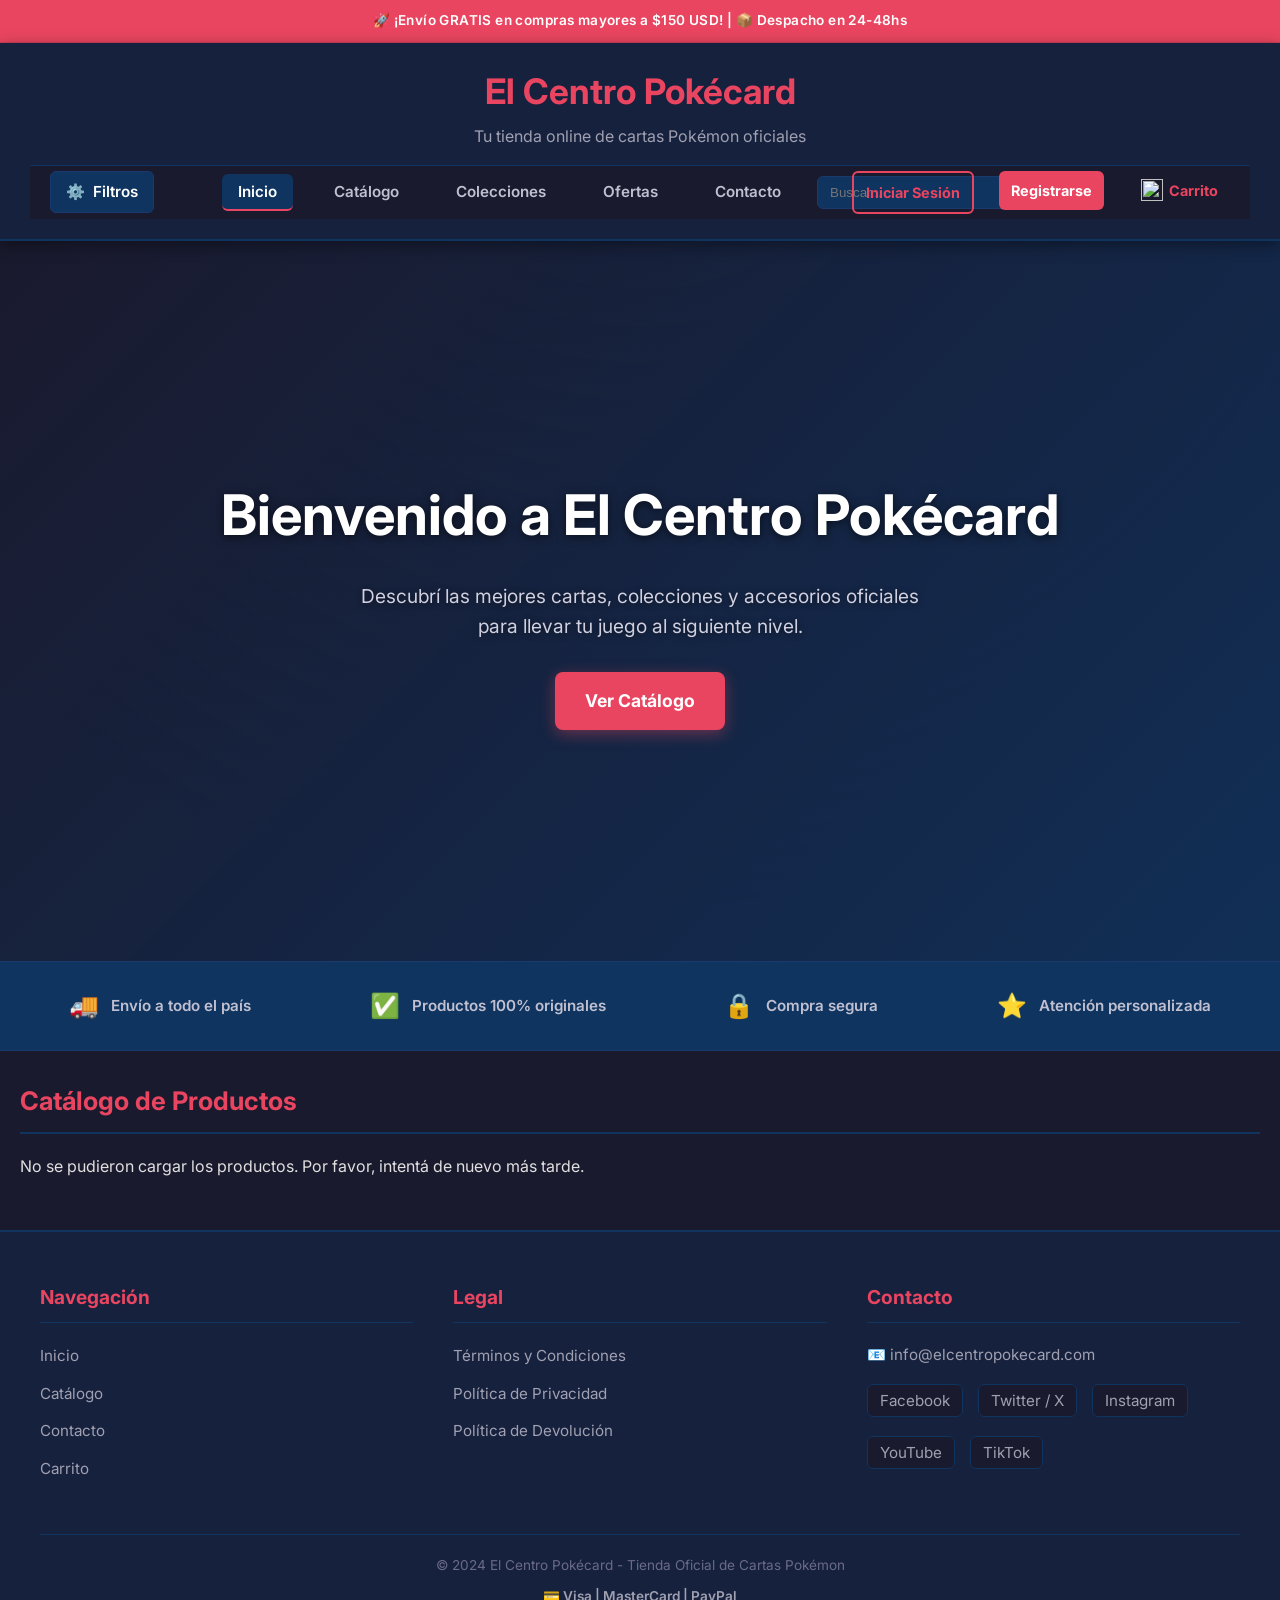
==== commit 2d93be39: "Refactor product catalog to fetch data from Supabase and dynamically create product cards" ====
--- a/index.html
+++ b/index.html
@@ -128,105 +128,7 @@
             <h2>Catálogo de Productos</h2>
 
             <div class="product-grid">
-
-                <article class="product-card" data-categoria="booster-box" data-coleccion="scarlet-violet" data-precio="175" data-badge="nuevo">
-                    <div class="product-image">
-                        <span class="card-badge badge-new">NUEVO</span>
-
-                        <img src="https://encrypted-tbn0.gstatic.com/images?q=tbn:ANd9GcRVKXM8KTMxEw57W2cutLqUM2tHIE3wSgrhK0XVe79GpDvisS19YDExq9iu&s=10" alt="Scarlet & Violet Base Set Booster Box">
-                    </div>
-                    <div class="product-body">
-                        <h3 class="product-title">Scarlet & Violet Base Set Booster Box</h3>
-                        <p class="product-description">Caja completa de 36 sobres del Set Base de Pokémon Scarlet & Violet. Incluye cartas raras y holográficas exclusivas de la nueva generación.</p>
-                        <p class="product-price">$175 USD</p>
-                        <a href="producto-scarlet-violet-booster-box.html" class="product-link">Ver Detalle</a>
-                    </div>
-                </article>
-
-                <article class="product-card" data-categoria="booster-pack" data-coleccion="scarlet-violet" data-precio="89" data-badge="nuevo">
-                    <div class="product-image">
-                        <span class="card-badge badge-new">NUEVO</span>
-
-                        <img src="https://d22fxaf9t8d39k.cloudfront.net/ec1f81d03a67758840996b6a5c060aa447c35ed3b5a47624ca85abfe3cd2c427360839.jpg" alt="Booster Pack Surging Sparks">
-                    </div>
-                    <div class="product-body">
-                        <h3 class="product-title">Booster Pack Surging Sparks (6 sobres)</h3>
-                        <p class="product-description">Overdrive de Pokémon TCG Surging Sparks. Paquete de 6 sobres con nuevos Pokémon exlegendarios y cartas increíblemente poderosas.</p>
-                        <p class="product-price">$89 USD</p>
-                        <a href="producto-surging-sparks-pack.html" class="product-link">Ver Detalle</a>
-                    </div>
-                </article>
-
-                <article class="product-card" data-categoria="base-set" data-coleccion="cosmic-eclipse" data-precio="130" data-badge="oferta">
-                    <div class="product-image">
-                        <span class="card-badge badge-sale">OFERTA</span>
-
-                        <img src="https://pokeflip.com/cdn/shop/products/Ontwerpzondertitel-2020-12-12T185543.633.jpg?v=1706763975" alt="Base Set Cosmic Eclipse">
-                    </div>
-                    <div class="product-body">
-                        <h3 class="product-title">Base Set Cosmic Eclipse (36 sobres)</h3>
-                        <p class="product-description">Caja de colección del Set Base Cosmic Eclipse. Contiene 36 sobres de 10 cartas cada uno con Pokémon legendarios como Zacian y Zamazenta.</p>
-                        <p class="product-price">$130 USD</p>
-                        <a href="producto-cosmic-eclipse-baseset.html" class="product-link">Ver Detalle</a>
-                    </div>
-                </article>
-
-                <article class="product-card" data-categoria="etb" data-coleccion="scarlet-violet" data-precio="110" data-badge="oferta">
-                    <div class="product-image">
-                        <span class="card-badge badge-sale">OFERTA</span>
-
-                        <img src="https://http2.mlstatic.com/D_NQ_NP_674522-MLA99465977530_112025-O.webp" alt="Obsidian Flames Elite Trainer Box">
-                    </div>
-                    <div class="product-body">
-                        <h3 class="product-title">Obsidian Flames Elite Trainer Box</h3>
-                        <p class="product-description">Caja de entrenador Elite Trainer Box de Obsidian Flames. Incluye 9 sobres, contador de puntos, dados, cartas de jugador y más.</p>
-                        <p class="product-price">$110 USD</p>
-                        <a href="producto-obsidian-flames-etb.html" class="product-link">Ver Detalle</a>
-                    </div>
-                </article>
-
-                <article class="product-card" data-categoria="booster-pack" data-coleccion="scarlet-violet" data-precio="30" data-badge="nuevo">
-                    <div class="product-image">
-                        <span class="card-badge badge-new">NUEVO</span>
-
-                        <img src="https://http2.mlstatic.com/D_NQ_NP_900414-MLA86252670344_062025-O.webp" alt="Scarlet & Violet Booster Pack">
-                    </div>
-                    <div class="product-body">
-                        <h3 class="product-title">Scarlet & Violet Booster Pack (1 sobre)</h3>
-                        <p class="product-description">Sobre individual del Pokémon TCG Scarlet & Violet. Cada sobre contiene 10 cartas aleatorias, incluyendo posibles cartas secretas.</p>
-                        <p class="product-price">$30 USD</p>
-                        <a href="producto-scarlet-violet-overse.html" class="product-link">Ver Detalle</a>
-                    </div>
-                </article>
-
-                <article class="product-card" data-categoria="etb" data-coleccion="sword-shield" data-precio="105" data-badge="popular">
-                    <div class="product-image">
-                        <span class="card-badge badge-popular">POPULAR</span>
-
-                        <img src="https://acdn-us.mitiendanube.com/stores/004/821/233/products/71hxtsvmfrl-_ac_sl1500_sky-51a8b3183b638ea42c17831712703312-480-0.webp" alt="Evolving Skies Elite Trainer Box">
-                    </div>
-                    <div class="product-body">
-                        <h3 class="product-title">Evolving Skies Elite Trainer Box</h3>
-                        <p class="product-description">Caja de entrenador completa de Evolving Skies. Incluye 9 sobres, tarjetas de árbol de premios, marcadores de daño, dado y carta de jugador exclusiva.</p>
-                        <p class="product-price">$105 USD</p>
-                        <a href="producto-evolving-skies-etb.html" class="product-link">Ver Detalle</a>
-                    </div>
-                </article>
-
-                <article class="product-card" data-categoria="booster-box" data-coleccion="sword-shield" data-precio="140" data-badge="popular">
-                    <div class="product-image">
-                        <span class="card-badge badge-popular">POPULAR</span>
-
-                        <img src="https://tcgplayer-cdn.tcgplayer.com/product/206027_in_1000x1000.jpg" alt="Sword & Shield Base Set Booster Box">
-                    </div>
-                    <div class="product-body">
-                        <h3 class="product-title">Sword & Shield Base Set Booster Box</h3>
-                        <p class="product-description">Caja de 36 sobres del Set Base Sword & Shield. Contiene cartas de la primera generación de la octava generación con Galarian Pokémon y formas Gigamax.</p>
-                        <p class="product-price">$140 USD</p>
-                        <a href="producto-sword-shield-booster-box.html" class="product-link">Ver Detalle</a>
-                    </div>
-                </article>
-
+                <!-- Las tarjetas .product-card se crean desde app.js con los datos de Supabase -->
             </div>
         </section>
     </main>
--- a/styles.css
+++ b/styles.css
@@ -1929,8 +1929,204 @@
 }
 
 /* ==========================================================
-   27. UTILIDADES JAVASCRIPT
+   27. UTILIDADES JAVASCRIPT Y CONTROLES DEL CARRITO
    ========================================================== */
 .oculto {
     display: none;
+}
+
+.cart-item-controls {
+    display: flex;
+    align-items: center;
+    gap: 8px;
+    margin-top: 10px;
+}
+
+.btn-qty {
+    background-color: #0f3460;
+    color: #ffffff;
+    border: 1px solid #1a3a6e;
+    width: 30px;
+    height: 30px;
+    border-radius: 6px;
+    font-size: 1rem;
+    font-weight: 700;
+    cursor: pointer;
+    transition: background-color 0.2s;
+}
+
+.btn-qty:hover {
+    background-color: #e94560;
+    border-color: #e94560;
+}
+
+.btn-remove-item {
+    background-color: transparent;
+    color: #e94560;
+    border: 1px solid #e94560;
+    padding: 5px 12px;
+    border-radius: 6px;
+    font-size: 0.85rem;
+    font-weight: 600;
+    cursor: pointer;
+    transition: background-color 0.2s, color 0.2s;
+}
+
+.btn-remove-item:hover {
+    background-color: #e94560;
+    color: #ffffff;
+}
+
+.cart-empty-msg {
+    background-color: #16213e;
+    border: 1px solid #0f3460;
+    border-radius: 12px;
+    padding: 30px;
+    text-align: center;
+    color: #a0a0b0;
+    font-size: 1.1rem;
+}
+
+.cart-empty-link {
+    display: inline-block;
+    margin-top: 15px;
+    color: #e94560;
+    font-weight: 600;
+}
+
+.checkout-btn[disabled] {
+    background-color: #4a4a6a;
+    cursor: not-allowed;
+    transform: none;
+}
+
+.detail-total-preview {
+    width: 100%;
+    color: #e94560;
+    font-weight: 700;
+    font-size: 1rem;
+    margin-top: -5px;
+}
+
+.added-to-cart-msg {
+    margin-top: 15px;
+    padding: 12px 16px;
+    background-color: #0f3460;
+    border: 1px solid #28a745;
+    border-radius: 8px;
+    color: #e0e0e0;
+    font-size: 0.95rem;
+    display: flex;
+    justify-content: space-between;
+    align-items: center;
+    gap: 12px;
+    flex-wrap: wrap;
+}
+
+.added-to-cart-link {
+    color: #e94560;
+    font-weight: 700;
+    text-decoration: underline;
+}
+
+.auth-form .form-group input.input-error {
+    border-color: #ff4d4d;
+    box-shadow: 0 0 0 2px rgba(255, 77, 77, 0.25);
+}
+
+.error-msg {
+    color: #ff4d4d;
+    font-size: 0.85rem;
+    font-weight: 600;
+    margin-top: 2px;
+}
+
+.form-success-msg {
+    background-color: #0f3460;
+    border: 1px solid #28a745;
+    border-radius: 8px;
+    padding: 20px;
+    text-align: center;
+    color: #ffffff;
+    font-size: 1.05rem;
+    font-weight: 600;
+    margin-top: 15px;
+    display: flex;
+    flex-direction: column;
+    gap: 15px;
+}
+
+.char-counter {
+    font-size: 0.85rem;
+    color: #a0a0b0;
+    text-align: right;
+    margin-top: 4px;
+}
+
+.char-limit-warn {
+    color: #e94560;
+    font-weight: 700;
+}
+
+.password-wrapper {
+    position: relative;
+    display: flex;
+    align-items: center;
+}
+
+.auth-form .form-group .password-wrapper input {
+    padding-right: 45px;
+}
+
+.btn-toggle-pass {
+    position: absolute;
+    right: 10px;
+    background: transparent;
+    border: none;
+    color: #c0c0d0;
+    font-size: 1.2rem;
+    cursor: pointer;
+    padding: 4px;
+    line-height: 1;
+}
+
+.btn-toggle-pass.ojo-tachado::after {
+    content: "";
+    position: absolute;
+    top: 50%;
+    left: 2px;
+    right: 2px;
+    height: 2px;
+    background-color: #e94560;
+    transform: rotate(-45deg);
+    pointer-events: none;
+}
+
+.page-header nav ul li a.activo {
+    background-color: #0f3460;
+    color: #ffffff;
+    border-bottom: 2px solid #e94560;
+}
+
+@media (max-width: 768px) {
+    .mobile-menu-bar {
+        gap: 10px;
+    }
+
+    .mobile-menu-bar .nav-search-bar {
+        flex: 1;
+        margin: 0;
+        width: auto;
+    }
+
+    .mobile-menu-bar .nav-search-input {
+        width: 100%;
+        min-width: 0;
+        padding: 6px 10px;
+        font-size: 0.9rem;
+    }
+
+    .mobile-menu-bar .nav-search-btn {
+        padding: 6px 10px;
+    }
 }
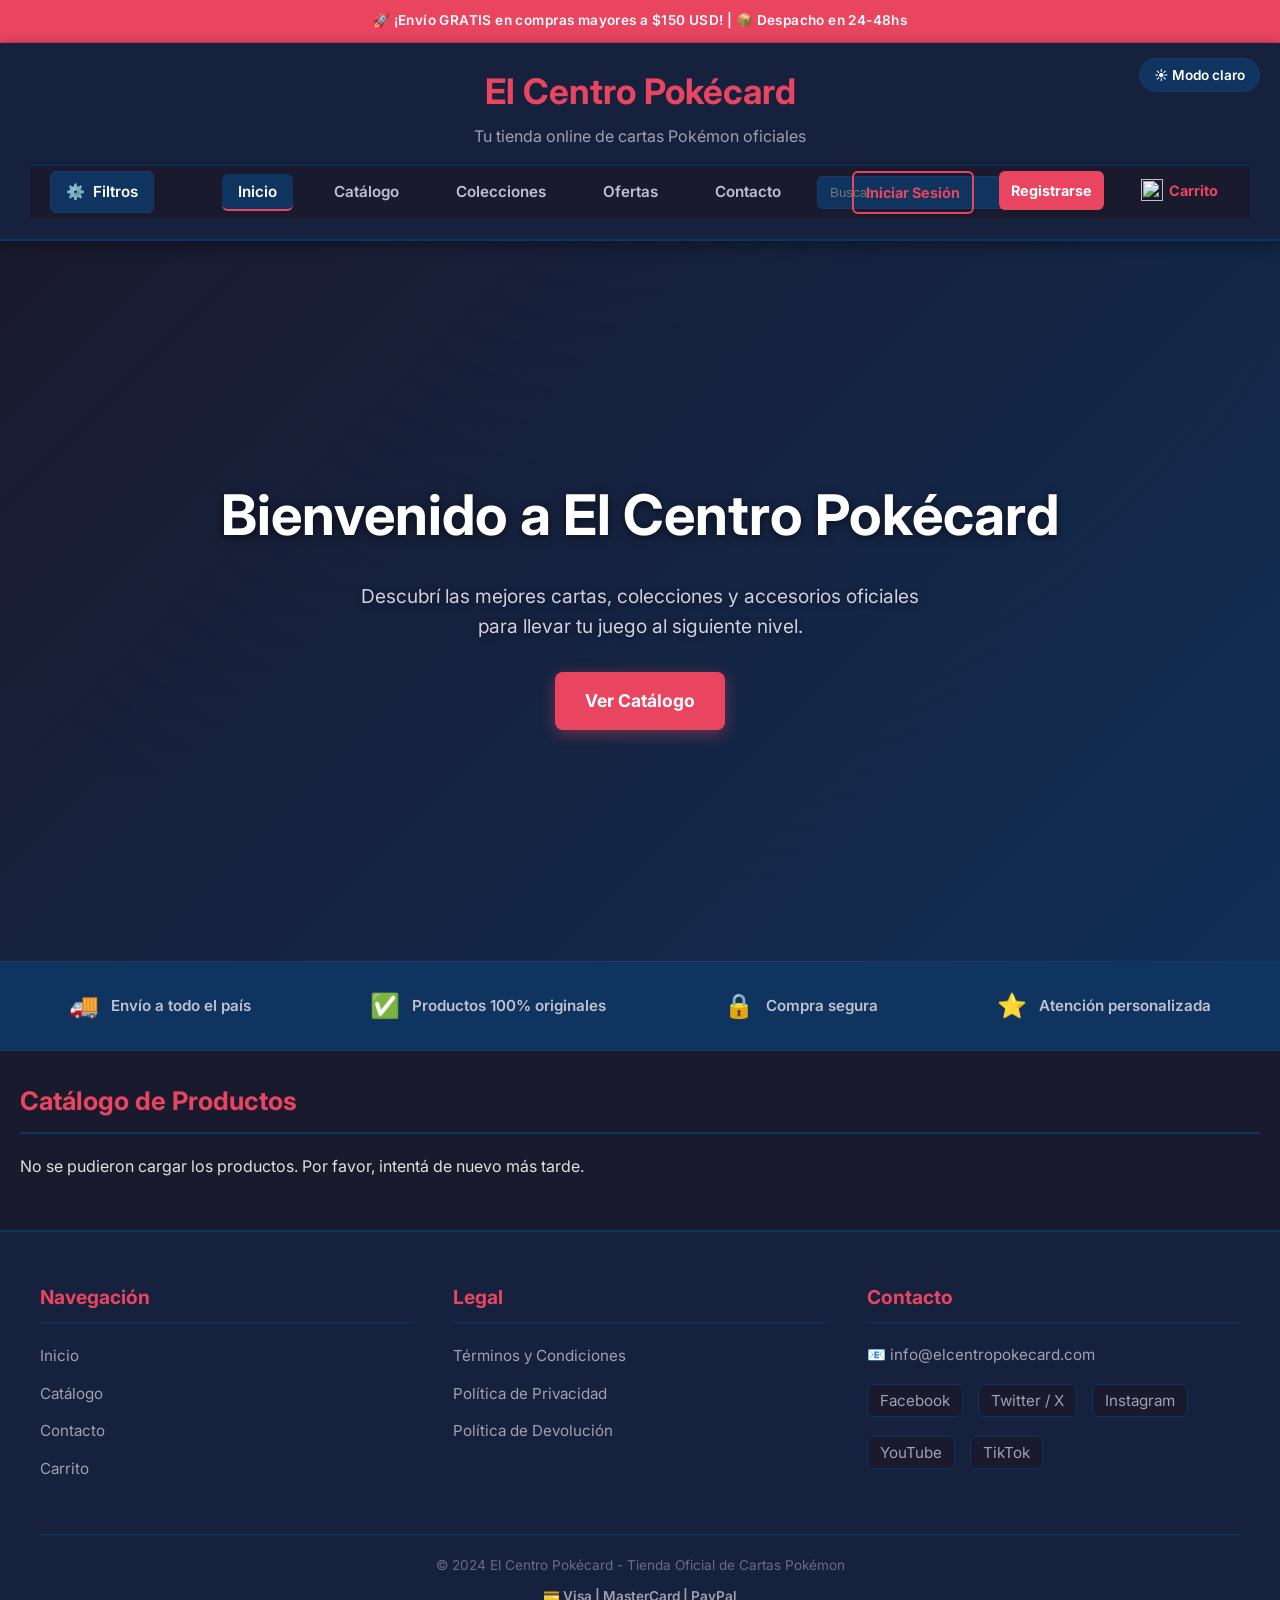
==== commit 35d5d9b3: "Refactor code structure for improved readability and maintainability" ====
--- a/index.html
+++ b/index.html
@@ -29,6 +29,7 @@
     </div>
 
     <header class="page-header">
+        <button type="button" id="btn-tema" class="btn-tema" aria-label="Cambiar entre tema claro y oscuro" title="Cambiar tema">☀️ Modo claro</button>
         <h1 class="header-title">El Centro Pokécard</h1>
         <p class="header-subtitle">Tu tienda online de cartas Pokémon oficiales</p>
                 <input type="checkbox" id="menu-toggle" class="menu-toggle-input">
--- a/styles.css
+++ b/styles.css
@@ -40,6 +40,7 @@
     --color-bg-primary: #1a1a2e;
     --color-bg-secondary: #16213e;
     --color-bg-tertiary: #0f3460;
+    --color-bg-fade: rgba(22, 33, 62, 0); /* Centro transparente del foco de luz */
 
     /* Textos */
     --color-text-primary: #e0e0e0;
@@ -47,15 +48,62 @@
     --color-text-tertiary: #b0b0c0;
     --color-text-heading: #ffffff;
     --color-text-nav: #c0c0d0;
+    --color-text-muted: #6a6a8a;
+    --color-link: #c0c0c0;
 
     /* Acento / Marca */
     --color-accent: #e94560;
     --color-accent-hover: #c73650;
     --color-accent-active: #a02a40;
 
+    /* Estados */
+    --color-error: #ff4d4d;
+
     /* Bordes */
     --color-border: #0f3460;
     --color-border-light: #1a3a6e;
+
+    /* Controles nativos (calendario, scrollbars) */
+    --color-scheme: dark;
+}
+
+/* Tema claro: se activa con la clase .tema-claro en el <body> (ver app.js, sección 14).
+   Todos los textos cumplen contraste WCAG AA (>= 4.5:1) sobre sus fondos. */
+body.tema-claro {
+    /* Fondos */
+    --color-bg-primary: #f3f5fa;
+    --color-bg-secondary: #ffffff;
+    --color-bg-tertiary: #e4eaf6;
+    --color-bg-fade: rgba(255, 255, 255, 0);
+
+    /* Textos */
+    --color-text-primary: #1f2433;
+    --color-text-secondary: #4a5068;
+    --color-text-tertiary: #3c4258;
+    --color-text-heading: #0f1424;
+    --color-text-nav: #2b3350;
+    --color-text-muted: #5b627a;
+    --color-link: #2b3350;
+
+    /* Acento: más oscuro para que el texto rojo y el texto blanco sobre rojo se lean bien */
+    --color-accent: #c2203d;
+    --color-accent-hover: #a01a33;
+    --color-accent-active: #7f1428;
+
+    /* Estados */
+    --color-error: #c62828;
+
+    /* Bordes */
+    --color-border: #c5cfe3;
+    --color-border-light: #b3c0da;
+
+    --color-scheme: light;
+}
+
+/* Hover de botones con fondo de acento: el texto debe seguir siendo blanco en ambos temas */
+body.tema-claro .btn-qty:hover,
+body.tema-claro .social-list a:hover {
+    color: #ffffff;
 }
 
 
@@ -74,8 +122,9 @@
 
 body {
     font-family: 'Inter', sans-serif;
-    background-color: #1a1a2e;
-    color: #e0e0e0;
+    background-color: var(--color-bg-primary);
+    color: var(--color-text-primary);
+    transition: background-color 0.3s, color 0.3s;
     line-height: 1.6;
     position: relative;
     min-height: 100vh;
@@ -112,7 +161,7 @@
     position: fixed;
     top: 0; left: 0;
     width: 100%; height: 100%;
-    background-image: radial-gradient(circle at top center, rgba(22, 33, 62, 0) 0%, #1a1a2e 85%);
+    background-image: radial-gradient(circle at top center, var(--color-bg-fade) 0%, var(--color-bg-primary) 85%);
     pointer-events: none; /* Importante para poder clickear los elementos debajo */
     z-index: -1;
 }
@@ -135,18 +184,18 @@
    ========================================================== */
 a {
     text-decoration: none;
-    color: #c0c0c0;
+    color: var(--color-link);
 }
 
 a:hover {
-    color: #ffffff;
+    color: var(--color-text-heading);
 }
 
 /* ==========================================================
    4b. ANNOUNCEMENT BAR
    ========================================================== */
 .announcement-bar {
-    background-color: #e94560;
+    background-color: var(--color-accent);
     color: #ffffff;
     text-align: center;
     padding: 10px 20px;
@@ -161,8 +210,8 @@
    5. HEADER (Título, Subtítulo, Nav)
    ========================================================== */
 .page-header {
-    background-color: #16213e; /* Fondo sólido para que no se vea transparente al scrollear */
-    border-bottom: 2px solid #0f3460;
+    background-color: var(--color-bg-secondary); /* Fondo sólido para que no se vea transparente al scrollear */
+    border-bottom: 2px solid var(--color-border);
     padding: 20px 30px;
     text-align: center;
     position: sticky; /* Se queda pegado al scrollear */
@@ -173,21 +222,21 @@
 
 .page-header .header-title {
     font-size: 2.2rem;
-    color: #e94560;
+    color: var(--color-accent);
     margin-bottom: 5px;
 }
 
 .page-header .header-subtitle {
     font-size: 1rem;
-    color: #a0a0b0;
+    color: var(--color-text-secondary);
     margin-bottom: 15px;
 }
 
 /* Barra de navegación principal */
 .page-header nav {
-    background-color: #1a1a2e;
+    background-color: var(--color-bg-primary);
     padding: 10px 0;
-    border-top: 1px solid #0f3460;
+    border-top: 1px solid var(--color-border);
     display: flex;
     justify-content: center;
     align-items: center;
@@ -204,7 +253,7 @@
 
 /* Estilos de los links del menú */
 .page-header nav ul li a {
-    color: #c0c0d0;
+    color: var(--color-text-nav);
     font-weight: 600;
     font-size: 0.95rem;
     padding: 8px 16px;
@@ -213,8 +262,8 @@
 }
 
 .page-header nav ul li a:hover {
-    background-color: #0f3460;
-    color: #ffffff;
+    background-color: var(--color-bg-tertiary);
+    color: var(--color-text-heading);
 }
 
 
@@ -231,26 +280,26 @@
 
 /* Botón "Iniciar Sesión" — solo borde */
 .btn-nav-login {
-    border: 2px solid #e94560;
-    color: #e94560 !important;
+    border: 2px solid var(--color-accent);
+    color: var(--color-accent) !important;
     background-color: transparent;
     padding: 6px 14px;
 }
 
 .btn-nav-login:hover {
-    background-color: #e94560 !important;
+    background-color: var(--color-accent) !important;
     color: #ffffff !important;
 }
 
 /* Botón "Registrarse" — relleno sólido */
 .btn-nav-register {
-    background-color: #e94560;
+    background-color: var(--color-accent);
     color: #ffffff !important;
     padding: 8px 16px;
 }
 
 .btn-nav-register:hover {
-    background-color: #c73650 !important;
+    background-color: var(--color-accent-hover) !important;
 }
 
 
@@ -268,9 +317,9 @@
 .nav-filter-btn {
     cursor: pointer;
     list-style: none; /* Oculta la flecha por defecto de <details> */
-    background-color: #0f3460;
-    color: #ffffff;
-    border: 1px solid #1a3a6e;
+    background-color: var(--color-bg-tertiary);
+    color: var(--color-text-heading);
+    border: 1px solid var(--color-border-light);
     padding: 8px 15px;
     border-radius: 6px;
     font-weight: 600;
@@ -286,7 +335,7 @@
 }
 
 .nav-filter-btn:hover {
-    background-color: #1a3a6e;
+    background-color: var(--color-border-light);
 }
 
 /* Panel desplegable que cuelga del botón */
@@ -295,8 +344,8 @@
     top: 120%;
     left: 0;
     width: 280px;
-    background-color: #16213e;
-    border: 1px solid #0f3460;
+    background-color: var(--color-bg-secondary);
+    border: 1px solid var(--color-border);
     border-radius: 8px;
     padding: 20px;
     box-shadow: 0 10px 30px rgba(0, 0, 0, 0.5);
@@ -307,15 +356,15 @@
 
 /* Fieldsets dentro del menú de filtros */
 .nav-filter-menu .filter-fieldset {
-    border: 1px solid #0f3460;
+    border: 1px solid var(--color-border);
     border-radius: 6px;
     padding: 12px;
     margin-bottom: 15px;
-    background-color: #1a1a2e;
+    background-color: var(--color-bg-primary);
 }
 
 .nav-filter-menu .filter-legend {
-    color: #e94560;
+    color: var(--color-accent);
     font-weight: 600;
     font-size: 0.9rem;
     padding: 0 5px;
@@ -326,7 +375,7 @@
 }
 
 .nav-filter-menu label {
-    color: #b0b0c0;
+    color: var(--color-text-tertiary);
     font-size: 0.9rem;
     cursor: pointer;
 }
@@ -335,12 +384,12 @@
 .nav-filter-menu input[type="range"] {
     width: 100%;
     margin-top: 5px;
-    accent-color: #e94560;
+    accent-color: var(--color-accent);
 }
 
 .nav-filter-menu select {
-    background-color: #0f3460;
-    color: #fff;
+    background-color: var(--color-bg-tertiary);
+    color: var(--color-text-heading);
     border: none;
     padding: 6px;
     border-radius: 4px;
@@ -349,7 +398,7 @@
 /* Botón "Aplicar Filtros" */
 .btn-apply {
     width: 100%;
-    background-color: #e94560;
+    background-color: var(--color-accent);
     color: #fff;
     border: none;
     padding: 10px;
@@ -360,7 +409,7 @@
 }
 
 .btn-apply:hover {
-    background-color: #c73650;
+    background-color: var(--color-accent-hover);
 }
 
 .btn-apply + .btn-apply {
@@ -378,9 +427,9 @@
 }
 
 .nav-search-input {
-    background-color: #0f3460;
-    border: 1px solid #1a3a6e;
-    color: #fff;
+    background-color: var(--color-bg-tertiary);
+    border: 1px solid var(--color-border-light);
+    color: var(--color-text-heading);
     padding: 8px 12px;
     border-radius: 6px 0 0 6px;
     outline: none;
@@ -388,11 +437,11 @@
 }
 
 .nav-search-input:focus {
-    border-color: #e94560;
+    border-color: var(--color-accent);
 }
 
 .nav-search-btn {
-    background-color: #e94560;
+    background-color: var(--color-accent);
     border: none;
     padding: 8px 12px;
     border-radius: 0 6px 6px 0;
@@ -400,7 +449,7 @@
 }
 
 .nav-search-btn:hover {
-    background-color: #c73650;
+    background-color: var(--color-accent-hover);
 }
 
 
@@ -408,7 +457,7 @@
    9. NAV — CARRITO (Pokeball Icon)
    ========================================================== */
 .page-header nav .nav-list:last-child li a {
-    color: #e94560;
+    color: var(--color-accent);
     font-weight: 700;
     font-size: 0.9rem;
     padding: 8px 12px;
@@ -420,8 +469,8 @@
 }
 
 .page-header nav .nav-list:last-child li a:hover {
-    background-color: #0f3460;
-    color: #e94560;
+    background-color: var(--color-bg-tertiary);
+    color: var(--color-accent);
 }
 
 .pokeball-icon {
@@ -465,7 +514,7 @@
 
 .hero-banner .hero-btn {
     display: inline-block;
-    background-color: #e94560;
+    background-color: var(--color-accent);
     color: #ffffff;
     padding: 15px 30px;
     border-radius: 8px;
@@ -476,7 +525,7 @@
 }
 
 .hero-banner .hero-btn:hover {
-    background-color: #c73650;
+    background-color: var(--color-accent-hover);
     transform: translateY(-5px);
 }
 
@@ -485,9 +534,9 @@
    11. TRUST BAR (Beneficios)
    ========================================================== */
 .trust-bar {
-    background-color: #0f3460;
-    border-top: 1px solid #1a3a6e;
-    border-bottom: 1px solid #1a3a6e;
+    background-color: var(--color-bg-tertiary);
+    border-top: 1px solid var(--color-border-light);
+    border-bottom: 1px solid var(--color-border-light);
     padding: 25px 0;
 }
 
@@ -517,7 +566,7 @@
 }
 
 .trust-bar .trust-text {
-    color: #c0c0d0;
+    color: var(--color-text-nav);
     font-weight: 600;
     font-size: 0.95rem;
 }
@@ -543,10 +592,10 @@
 }
 
 .catalog h2 {
-    color: #e94560;
+    color: var(--color-accent);
     font-size: 1.6rem;
     margin-bottom: 20px;
-    border-bottom: 2px solid #0f3460;
+    border-bottom: 2px solid var(--color-border);
     padding-bottom: 10px;
 }
 
@@ -561,8 +610,8 @@
    14. PRODUCT CARD
    ========================================================== */
 .product-card {
-    background-color: #16213e;
-    border: 1px solid #0f3460;
+    background-color: var(--color-bg-secondary);
+    border: 1px solid var(--color-border);
     border-radius: 12px;
     overflow: hidden;
     transition: transform 0.3s, box-shadow 0.3s;
@@ -576,12 +625,12 @@
 .product-card .product-image {
     width: 100%;
     height: 240px;
-    background-color: #0f3460;
+    background-color: var(--color-bg-tertiary);
     display: flex;
     align-items: center;
     justify-content: center;
     overflow: hidden;
-    border-bottom: 1px solid #0f3460;
+    border-bottom: 1px solid var(--color-border);
 }
 
 .product-card .product-image img {
@@ -592,7 +641,7 @@
 }
 
 .product-card .product-image .image-placeholder {
-    color: #a0a0b0;
+    color: var(--color-text-secondary);
     font-size: 0.85rem;
     text-align: center;
     padding: 20px;
@@ -603,7 +652,7 @@
 }
 
 .product-card .product-title {
-    color: #ffffff;
+    color: var(--color-text-heading);
     font-size: 1.1rem;
     font-weight: 700;
     margin-bottom: 10px;
@@ -611,14 +660,14 @@
 }
 
 .product-card .product-price {
-    color: #e94560;
+    color: var(--color-accent);
     font-size: 1.3rem;
     font-weight: 700;
     margin-bottom: 15px;
 }
 
 .product-card .product-description {
-    color: #a0a0b0;
+    color: var(--color-text-secondary);
     font-size: 0.85rem;
     margin-bottom: 15px;
     line-height: 1.5;
@@ -626,7 +675,7 @@
 
 .product-card .product-link {
     display: inline-block;
-    background-color: #e94560;
+    background-color: var(--color-accent);
     color: #ffffff;
     padding: 10px 20px;
     border-radius: 6px;
@@ -638,7 +687,7 @@
 }
 
 .product-card .product-link:hover {
-    background-color: #c73650;
+    background-color: var(--color-accent-hover);
     color: #ffffff;
 }
 
@@ -658,24 +707,24 @@
 }
 
 .detail-page-header h1 {
-    color: #e94560;
+    color: var(--color-accent);
     font-size: 2rem;
     margin-bottom: 10px;
 }
 
 .detail-page-header a.back-link {
-    color: #a0a0b0;
+    color: var(--color-text-secondary);
     font-size: 0.95rem;
 }
 
 .detail-page-header a.back-link:hover {
-    color: #e94560;
+    color: var(--color-accent);
 }
 
 /* Card de detalle */
 .detail-card {
-    background-color: #16213e;
-    border: 1px solid #0f3460;
+    background-color: var(--color-bg-secondary);
+    border: 1px solid var(--color-border);
     border-radius: 12px;
     overflow: hidden;
     display: flex;
@@ -702,7 +751,7 @@
 }
 
 .detail-card .detail-image .image-placeholder {
-    color: #a0a0b0;
+    color: var(--color-text-secondary);
     font-size: 1rem;
     text-align: center;
     padding: 20px;
@@ -713,7 +762,7 @@
 }
 
 .detail-card .detail-title {
-    color: #ffffff;
+    color: var(--color-text-heading);
     font-size: 1.6rem;
     font-weight: 700;
     margin-bottom: 20px;
@@ -723,22 +772,22 @@
     display: flex;
     justify-content: space-between;
     padding: 12px 0;
-    border-bottom: 1px solid #0f3460;
+    border-bottom: 1px solid var(--color-border);
 }
 
 .detail-card .detail-row .detail-label {
-    color: #a0a0b0;
+    color: var(--color-text-secondary);
     font-weight: 600;
     font-size: 0.95rem;
 }
 
 .detail-card .detail-row .detail-value {
-    color: #e0e0e0;
+    color: var(--color-text-primary);
     font-size: 0.95rem;
 }
 
 .detail-card .detail-row .detail-value.price {
-    color: #e94560;
+    color: var(--color-accent);
     font-size: 1.3rem;
     font-weight: 700;
 }
@@ -746,11 +795,11 @@
 /* Acordeón de descripción dentro de producto */
 .product-accordion {
     margin-top: 20px;
-    border-bottom: 1px solid #0f3460;
+    border-bottom: 1px solid var(--color-border);
 }
 
 .accordion-summary {
-    color: #e94560;
+    color: var(--color-accent);
     font-size: 1.1rem;
     font-weight: 700;
     cursor: pointer;
@@ -777,7 +826,7 @@
 
 .accordion-content {
     padding-bottom: 15px;
-    color: #a0a0b0;
+    color: var(--color-text-secondary);
     font-size: 0.95rem;
     line-height: 1.7;
 }
@@ -795,13 +844,13 @@
 }
 
 .product-badges .badge {
-    background-color: #0f3460;
-    color: #e0e0e0;
+    background-color: var(--color-bg-tertiary);
+    color: var(--color-text-primary);
     padding: 6px 12px;
     border-radius: 20px;
     font-size: 0.85rem;
     font-weight: 600;
-    border: 1px solid #1a3a6e;
+    border: 1px solid var(--color-border-light);
     box-shadow: 0 2px 5px rgba(0,0,0,0.2);
 }
 
@@ -813,7 +862,7 @@
     gap: 20px;
     margin-top: 25px;
     padding-top: 25px;
-    border-top: 1px solid #0f3460;
+    border-top: 1px solid var(--color-border);
 }
 
 .quantity-selector {
@@ -823,7 +872,7 @@
 }
 
 .quantity-selector label {
-    color: #a0a0b0;
+    color: var(--color-text-secondary);
     font-weight: 600;
     font-size: 0.95rem;
 }
@@ -831,9 +880,9 @@
 .quantity-selector input[type="number"] {
     width: 60px;
     padding: 10px;
-    background-color: #0f3460;
-    border: 1px solid #1a3a6e;
-    color: #e0e0e0;
+    background-color: var(--color-bg-tertiary);
+    border: 1px solid var(--color-border-light);
+    color: var(--color-text-primary);
     border-radius: 6px;
     font-size: 1rem;
     font-weight: 600;
@@ -842,13 +891,13 @@
 
 .quantity-selector input[type="number"]:focus {
     outline: none;
-    border-color: #e94560;
+    border-color: var(--color-accent);
 }
 
 /* Botón "Agregar al carrito" */
 .detail-card .add-to-cart-btn {
     display: inline-block;
-    background-color: #e94560;
+    background-color: var(--color-accent);
     color: #ffffff;
     border: none;
     padding: 15px 40px;
@@ -861,11 +910,11 @@
 }
 
 .detail-card .add-to-cart-btn:hover {
-    background-color: #c73650;
+    background-color: var(--color-accent-hover);
 }
 
 .detail-card .add-to-cart-btn:active {
-    background-color: #a02a40;
+    background-color: var(--color-accent-active);
 }
 
 .detail-card .add-to-cart-form .add-to-cart-btn {
@@ -889,9 +938,9 @@
     flex: 1;
     min-width: 200px;
     padding: 12px 16px;
-    background-color: #16213e;
-    color: #e0e0e0;
-    border: 1px solid #0f3460;
+    background-color: var(--color-bg-secondary);
+    color: var(--color-text-primary);
+    border: 1px solid var(--color-border);
     border-radius: 8px;
     font-size: 1rem;
     font-family: 'Inter', sans-serif;
@@ -900,16 +949,16 @@
 }
 
 .search-bar .search-input::placeholder {
-    color: #6a6a8a;
+    color: var(--color-text-muted);
 }
 
 .search-bar .search-input:focus {
-    border-color: #e94560;
+    border-color: var(--color-accent);
 }
 
 .search-bar .search-btn {
     padding: 12px 24px;
-    background-color: #e94560;
+    background-color: var(--color-accent);
     color: #ffffff;
     border: none;
     border-radius: 8px;
@@ -922,7 +971,7 @@
 }
 
 .search-bar .search-btn:hover {
-    background-color: #c73650;
+    background-color: var(--color-accent-hover);
 }
 
 
@@ -935,7 +984,7 @@
 
 .range-group label {
     display: block;
-    color: #b0b0c0;
+    color: var(--color-text-tertiary);
     font-size: 0.9rem;
     margin-bottom: 6px;
     cursor: pointer;
@@ -946,11 +995,11 @@
     height: 6px;
     -webkit-appearance: none;
     appearance: none;
-    background: #0f3460;
+    background: var(--color-bg-tertiary);
     border-radius: 4px;
     outline: none;
     cursor: pointer;
-    accent-color: #e94560;
+    accent-color: var(--color-accent);
 }
 
 /* Thumb — Chrome/Safari */
@@ -960,14 +1009,14 @@
     width: 20px;
     height: 20px;
     border-radius: 50%;
-    background: #e94560;
+    background: var(--color-accent);
     border: 2px solid #ffffff;
     cursor: pointer;
     transition: background-color 0.2s;
 }
 
 .range-group input[type="range"]::-webkit-slider-thumb:hover {
-    background: #c73650;
+    background: var(--color-accent-hover);
 }
 
 /* Thumb — Firefox */
@@ -975,18 +1024,18 @@
     width: 20px;
     height: 20px;
     border-radius: 50%;
-    background: #e94560;
+    background: var(--color-accent);
     border: 2px solid #ffffff;
     cursor: pointer;
     transition: background-color 0.2s;
 }
 
 .range-group input[type="range"]::-moz-range-thumb:hover {
-    background: #c73650;
+    background: var(--color-accent-hover);
 }
 
 .range-group input[type="range"]::-moz-range-track {
-    background: #0f3460;
+    background: var(--color-bg-tertiary);
     height: 6px;
     border-radius: 4px;
     border: none;
@@ -994,7 +1043,7 @@
 
 .range-value {
     display: inline-block;
-    color: #e94560;
+    color: var(--color-accent);
     font-weight: 600;
     font-size: 0.85rem;
     margin-top: 4px;
@@ -1015,8 +1064,8 @@
 
 /* Tarjeta del formulario */
 .auth-card {
-    background-color: #16213e;
-    border: 1px solid #0f3460;
+    background-color: var(--color-bg-secondary);
+    border: 1px solid var(--color-border);
     border-radius: 12px;
     box-shadow: 0 8px 30px rgba(0, 0, 0, 0.4);
     padding: 40px;
@@ -1026,7 +1075,7 @@
 }
 
 .auth-card h2 {
-    color: #e94560;
+    color: var(--color-accent);
     font-size: 2rem;
     text-align: center;
     margin-bottom: 30px;
@@ -1041,7 +1090,7 @@
 }
 
 .auth-form .form-group label {
-    color: #a0a0b0;
+    color: var(--color-text-secondary);
     font-size: 0.95rem;
     font-weight: 600;
 }
@@ -1049,9 +1098,9 @@
 /* Inputs */
 .auth-form .form-group input {
     width: 100%;
-    background-color: #1a1a2e;
-    border: 1px solid #0f3460;
-    color: #ffffff;
+    background-color: var(--color-bg-primary);
+    border: 1px solid var(--color-border);
+    color: var(--color-text-heading);
     padding: 12px 15px;
     border-radius: 8px;
     font-family: 'Inter', sans-serif;
@@ -1062,7 +1111,7 @@
 
 /* Focus — borde rojo + resplandor */
 .auth-form .form-group input:focus {
-    border-color: #e94560;
+    border-color: var(--color-accent);
     box-shadow: 0 0 0 2px rgba(233, 69, 96, 0.2);
 }
 
@@ -1070,9 +1119,9 @@
 .auth-form .form-group textarea,
 .auth-form .form-group select {
     width: 100%;
-    background-color: #1a1a2e;
-    border: 1px solid #0f3460;
-    color: #ffffff;
+    background-color: var(--color-bg-primary);
+    border: 1px solid var(--color-border);
+    color: var(--color-text-heading);
     padding: 12px 15px;
     border-radius: 8px;
     font-family: 'Inter', sans-serif;
@@ -1091,7 +1140,7 @@
 
 .auth-form .form-group textarea:focus,
 .auth-form .form-group select:focus {
-    border-color: #e94560;
+    border-color: var(--color-accent);
     box-shadow: 0 0 0 2px rgba(233, 69, 96, 0.2);
 }
 
@@ -1105,7 +1154,7 @@
 }
 
 .auth-form .form-options .remember-me {
-    color: #b0b0c0;
+    color: var(--color-text-tertiary);
     display: flex;
     align-items: center;
     gap: 8px;
@@ -1113,22 +1162,22 @@
 }
 
 .auth-form .form-options .remember-me input {
-    accent-color: #e94560;
+    accent-color: var(--color-accent);
 }
 
 .auth-form .form-options .forgot-link {
-    color: #c0c0d0;
+    color: var(--color-text-nav);
     transition: color 0.3s;
 }
 
 .auth-form .form-options .forgot-link:hover {
-    color: #ffffff;
+    color: var(--color-text-heading);
 }
 
 /* Botón Submit */
 .auth-submit-btn {
     width: 100%;
-    background-color: #e94560;
+    background-color: var(--color-accent);
     color: #ffffff;
     border: none;
     padding: 14px;
@@ -1140,7 +1189,7 @@
 }
 
 .auth-submit-btn:hover {
-    background-color: #c73650;
+    background-color: var(--color-accent-hover);
     transform: translateY(-2px);
 }
 
@@ -1148,19 +1197,19 @@
 .auth-footer {
     margin-top: 25px;
     text-align: center;
-    color: #a0a0b0;
+    color: var(--color-text-secondary);
     font-size: 0.95rem;
-    border-top: 1px solid #0f3460;
+    border-top: 1px solid var(--color-border);
     padding-top: 20px;
 }
 
 .auth-footer a {
-    color: #e94560;
+    color: var(--color-accent);
     font-weight: 600;
 }
 
 .auth-footer a:hover {
-    color: #c73650;
+    color: var(--color-accent-hover);
     text-decoration: underline;
 }
 
@@ -1181,7 +1230,7 @@
 /* Texto de ayuda debajo de inputs */
 .auth-form .form-group .help-text {
     font-size: 0.8rem;
-    color: #6a6a8a;
+    color: var(--color-text-muted);
     margin-top: -2px;
 }
 
@@ -1195,7 +1244,7 @@
 }
 
 .auth-form .check-options .checkbox-label {
-    color: #b0b0c0;
+    color: var(--color-text-tertiary);
     font-size: 0.9rem;
     display: flex;
     align-items: center;
@@ -1204,16 +1253,16 @@
 }
 
 .auth-form .check-options .checkbox-label input[type="checkbox"] {
-    accent-color: #e94560;
+    accent-color: var(--color-accent);
 }
 
 .auth-form .check-options .terms-link {
-    color: #c0c0d0;
+    color: var(--color-text-nav);
     text-decoration: underline;
 }
 
 .auth-form .check-options .terms-link:hover {
-    color: #ffffff;
+    color: var(--color-text-heading);
 }
 
 
@@ -1225,10 +1274,10 @@
 }
 
 .cart-title {
-    color: #e94560;
+    color: var(--color-accent);
     font-size: 1.6rem;
     margin-bottom: 20px;
-    border-bottom: 2px solid #0f3460;
+    border-bottom: 2px solid var(--color-border);
     padding-bottom: 10px;
 }
 
@@ -1239,8 +1288,8 @@
 }
 
 .cart-item {
-    background-color: #16213e;
-    border: 1px solid #0f3460;
+    background-color: var(--color-bg-secondary);
+    border: 1px solid var(--color-border);
     border-radius: 12px;
     padding: 20px;
     display: flex;
@@ -1257,7 +1306,7 @@
 .cart-item-image {
     width: 80px;
     height: 80px;
-    background-color: #0f3460;
+    background-color: var(--color-bg-tertiary);
     border-radius: 8px;
     overflow: hidden;
     flex-shrink: 0;
@@ -1277,21 +1326,21 @@
 }
 
 .cart-item-title {
-    color: #ffffff;
+    color: var(--color-text-heading);
     font-size: 1.05rem;
     font-weight: 700;
     margin-bottom: 6px;
 }
 
 .cart-item-price {
-    color: #e94560;
+    color: var(--color-accent);
     font-size: 1rem;
     font-weight: 600;
     margin-bottom: 4px;
 }
 
 .cart-item-qty {
-    color: #a0a0b0;
+    color: var(--color-text-secondary);
     font-size: 0.85rem;
 }
 
@@ -1300,7 +1349,7 @@
 }
 
 .cart-item-total-price {
-    color: #e0e0e0;
+    color: var(--color-text-primary);
     font-size: 1.1rem;
     font-weight: 700;
 }
@@ -1311,8 +1360,8 @@
    ========================================================== */
 .cart-summary {
     flex: 0 0 340px;
-    background-color: #16213e;
-    border: 1px solid #0f3460;
+    background-color: var(--color-bg-secondary);
+    border: 1px solid var(--color-border);
     border-radius: 12px;
     padding: 25px;
     height: fit-content;
@@ -1321,10 +1370,10 @@
 }
 
 .summary-title {
-    color: #e94560;
+    color: var(--color-accent);
     font-size: 1.4rem;
     margin-bottom: 20px;
-    border-bottom: 1px solid #0f3460;
+    border-bottom: 1px solid var(--color-border);
     padding-bottom: 10px;
 }
 
@@ -1336,19 +1385,19 @@
 }
 
 .summary-label {
-    color: #b0b0c0;
+    color: var(--color-text-tertiary);
     font-size: 0.95rem;
 }
 
 .summary-value {
-    color: #e0e0e0;
+    color: var(--color-text-primary);
     font-weight: 600;
     font-size: 1rem;
 }
 
 .summary-divider {
     height: 1px;
-    background-color: #0f3460;
+    background-color: var(--color-bg-tertiary);
     margin: 10px 0;
 }
 
@@ -1357,20 +1406,20 @@
 }
 
 .summary-total .summary-label {
-    color: #ffffff;
+    color: var(--color-text-heading);
     font-size: 1.1rem;
     font-weight: 700;
 }
 
 .summary-total .summary-value {
-    color: #e94560;
+    color: var(--color-accent);
     font-size: 1.3rem;
 }
 
 .checkout-btn {
     display: block;
     width: 100%;
-    background-color: #e94560;
+    background-color: var(--color-accent);
     color: #ffffff;
     border: none;
     padding: 18px 30px;
@@ -1384,31 +1433,31 @@
 }
 
 .checkout-btn:hover {
-    background-color: #c73650;
+    background-color: var(--color-accent-hover);
     transform: translateY(-2px);
 }
 
 .checkout-btn:active {
-    background-color: #a02a40;
+    background-color: var(--color-accent-active);
     transform: translateY(0);
 }
 
 .continue-shopping {
     display: block;
     text-align: center;
-    color: #a0a0b0;
+    color: var(--color-text-secondary);
     font-weight: 600;
     font-size: 0.9rem;
     margin-top: 15px;
     padding: 10px;
-    border: 1px solid #0f3460;
+    border: 1px solid var(--color-border);
     border-radius: 6px;
     transition: background-color 0.3s, color 0.3s;
 }
 
 .continue-shopping:hover {
-    background-color: #0f3460;
-    color: #ffffff;
+    background-color: var(--color-bg-tertiary);
+    color: var(--color-text-heading);
 }
 
 
@@ -1427,13 +1476,13 @@
 }
 
 .contact-header h1 {
-    color: #e94560;
+    color: var(--color-accent);
     font-size: 2.5rem;
     margin-bottom: 10px;
 }
 
 .contact-header p {
-    color: #a0a0b0;
+    color: var(--color-text-secondary);
     font-size: 1.1rem;
 }
 
@@ -1447,18 +1496,18 @@
 
 /* Tarjeta base para ambos lados */
 .contact-box {
-    background-color: #16213e;
-    border: 1px solid #0f3460;
+    background-color: var(--color-bg-secondary);
+    border: 1px solid var(--color-border);
     border-radius: 12px;
     padding: 30px;
     box-shadow: 0 8px 30px rgba(0, 0, 0, 0.2);
 }
 
 .contact-box h2 {
-    color: #ffffff;
+    color: var(--color-text-heading);
     font-size: 1.5rem;
     margin-bottom: 25px;
-    border-bottom: 2px solid #0f3460;
+    border-bottom: 2px solid var(--color-border);
     padding-bottom: 10px;
 }
 
@@ -1469,13 +1518,13 @@
 }
 
 .contact-info-list li {
-    color: #c0c0d0;
+    color: var(--color-text-nav);
     margin-bottom: 15px;
     font-size: 1rem;
 }
 
 .contact-info-list li strong {
-    color: #ffffff;
+    color: var(--color-text-heading);
 }
 
 /* Mapa embebido con bordes redondeados */
@@ -1492,14 +1541,14 @@
    22. FAQ SECTION
    ========================================================== */
 .faq-section {
-    background-color: #16213e;
-    border: 1px solid #0f3460;
+    background-color: var(--color-bg-secondary);
+    border: 1px solid var(--color-border);
     border-radius: 12px;
     padding: 40px;
 }
 
 .faq-section h2 {
-    color: #e94560;
+    color: var(--color-accent);
     font-size: 2rem;
     text-align: center;
     margin-bottom: 30px;
@@ -1507,7 +1556,7 @@
 
 .faq-item {
     margin-bottom: 15px;
-    border-bottom: 1px solid #0f3460;
+    border-bottom: 1px solid var(--color-border);
 }
 
 /* Pregunta (summary) */
@@ -1517,7 +1566,7 @@
     padding: 15px 0;
     font-weight: 600;
     font-size: 1.1rem;
-    color: #ffffff;
+    color: var(--color-text-heading);
     display: flex;
     justify-content: space-between;
     align-items: center;
@@ -1531,7 +1580,7 @@
 /* Ícono + / - */
 .faq-summary::after {
     content: '+';
-    color: #e94560;
+    color: var(--color-accent);
     font-size: 1.5rem;
 }
 
@@ -1541,14 +1590,14 @@
 }
 
 .faq-item[open] .faq-summary {
-    color: #e94560;
-    border-bottom: 1px dashed #e94560;
+    color: var(--color-accent);
+    border-bottom: 1px dashed var(--color-accent);
     margin-bottom: 15px;
 }
 
 /* Respuesta */
 .faq-content {
-    color: #a0a0b0;
+    color: var(--color-text-secondary);
     line-height: 1.6;
     padding-bottom: 25px;
     font-size: 0.95rem;
@@ -1559,8 +1608,8 @@
    23. FOOTER
    ========================================================== */
 .page-footer {
-    background-color: #16213e;
-    border-top: 2px solid #0f3460;
+    background-color: var(--color-bg-secondary);
+    border-top: 2px solid var(--color-border);
     padding: 50px 30px 20px;
     margin-top: 50px;
 }
@@ -1575,10 +1624,10 @@
 }
 
 .footer-col h3 {
-    color: #e94560;
+    color: var(--color-accent);
     font-size: 1.2rem;
     margin-bottom: 20px;
-    border-bottom: 1px solid #0f3460;
+    border-bottom: 1px solid var(--color-border);
     padding-bottom: 10px;
 }
 
@@ -1592,17 +1641,17 @@
 }
 
 .footer-links a, .social-list a {
-    color: #a0a0b0;
+    color: var(--color-text-secondary);
     font-size: 0.95rem;
     transition: color 0.3s;
 }
 
 .footer-links a:hover, .social-list a:hover {
-    color: #ffffff;
+    color: var(--color-text-heading);
 }
 
 .footer-contact-info {
-    color: #a0a0b0;
+    color: var(--color-text-secondary);
     font-size: 0.95rem;
     margin-bottom: 20px;
 }
@@ -1615,21 +1664,21 @@
 
 .social-list a {
     padding: 6px 12px;
-    border: 1px solid #0f3460;
+    border: 1px solid var(--color-border);
     border-radius: 6px;
-    background-color: #1a1a2e;
+    background-color: var(--color-bg-primary);
 }
 
 .social-list a:hover {
-    background-color: #e94560;
-    border-color: #e94560;
+    background-color: var(--color-accent);
+    border-color: var(--color-accent);
 }
 
 .footer-bottom {
     text-align: center;
     padding-top: 20px;
-    border-top: 1px solid #0f3460;
-    color: #6a6a8a;
+    border-top: 1px solid var(--color-border);
+    color: var(--color-text-muted);
     font-size: 0.85rem;
     display: flex;
     flex-direction: column;
@@ -1639,7 +1688,7 @@
 }
 
 .footer-payment {
-    color: #a0a0b0;
+    color: var(--color-text-secondary);
     font-weight: 600;
 }
 
@@ -1687,7 +1736,7 @@
 }
 
 .badge-sale {
-    background-color: #e94560;
+    background-color: var(--color-accent);
 }
 
 .badge-popular {
@@ -1833,7 +1882,7 @@
 
     .detail-card .detail-body {
         width: 50%;
-        border-left: 1px solid #0f3460;
+        border-left: 1px solid var(--color-border);
     }
 }
 
@@ -1869,12 +1918,12 @@
         align-items: center;
         padding: 10px 0;
         margin-top: 15px;
-        border-top: 1px solid #0f3460;
+        border-top: 1px solid var(--color-border);
     }
 
     /* 4. Estilizar el label para que actúe como botón hamburguesa */
     .menu-toggle-label {
-        color: #e94560;
+        color: var(--color-accent);
         font-size: 1.8rem;
         cursor: pointer;
         user-select: none;
@@ -1897,7 +1946,7 @@
         display: flex;
         align-items: center;
         gap: 8px;
-        color: #e94560;
+        color: var(--color-accent);
         font-weight: 700;
         text-decoration: none;
         font-size: 0.9rem;
@@ -1924,7 +1973,7 @@
         max-height: 70vh; /* Se adapta a la pantalla: el header es sticky y no debe ocupar más que el viewport */
         overflow-y: auto; /* Si no entra todo, el menú scrollea por dentro */
         padding: 15px 0; /* Restaurar el padding */
-        border-top: 1px solid #0f3460;
+        border-top: 1px solid var(--color-border);
     }
 }
 
@@ -1943,9 +1992,9 @@
 }
 
 .btn-qty {
-    background-color: #0f3460;
-    color: #ffffff;
-    border: 1px solid #1a3a6e;
+    background-color: var(--color-bg-tertiary);
+    color: var(--color-text-heading);
+    border: 1px solid var(--color-border-light);
     width: 30px;
     height: 30px;
     border-radius: 6px;
@@ -1956,14 +2005,14 @@
 }
 
 .btn-qty:hover {
-    background-color: #e94560;
-    border-color: #e94560;
+    background-color: var(--color-accent);
+    border-color: var(--color-accent);
 }
 
 .btn-remove-item {
     background-color: transparent;
-    color: #e94560;
-    border: 1px solid #e94560;
+    color: var(--color-accent);
+    border: 1px solid var(--color-accent);
     padding: 5px 12px;
     border-radius: 6px;
     font-size: 0.85rem;
@@ -1973,24 +2022,24 @@
 }
 
 .btn-remove-item:hover {
-    background-color: #e94560;
+    background-color: var(--color-accent);
     color: #ffffff;
 }
 
 .cart-empty-msg {
-    background-color: #16213e;
-    border: 1px solid #0f3460;
+    background-color: var(--color-bg-secondary);
+    border: 1px solid var(--color-border);
     border-radius: 12px;
     padding: 30px;
     text-align: center;
-    color: #a0a0b0;
+    color: var(--color-text-secondary);
     font-size: 1.1rem;
 }
 
 .cart-empty-link {
     display: inline-block;
     margin-top: 15px;
-    color: #e94560;
+    color: var(--color-accent);
     font-weight: 600;
 }
 
@@ -2002,7 +2051,7 @@
 
 .detail-total-preview {
     width: 100%;
-    color: #e94560;
+    color: var(--color-accent);
     font-weight: 700;
     font-size: 1rem;
     margin-top: -5px;
@@ -2011,10 +2060,10 @@
 .added-to-cart-msg {
     margin-top: 15px;
     padding: 12px 16px;
-    background-color: #0f3460;
+    background-color: var(--color-bg-tertiary);
     border: 1px solid #28a745;
     border-radius: 8px;
-    color: #e0e0e0;
+    color: var(--color-text-primary);
     font-size: 0.95rem;
     display: flex;
     justify-content: space-between;
@@ -2024,30 +2073,30 @@
 }
 
 .added-to-cart-link {
-    color: #e94560;
+    color: var(--color-accent);
     font-weight: 700;
     text-decoration: underline;
 }
 
 .auth-form .form-group input.input-error {
-    border-color: #ff4d4d;
+    border-color: var(--color-error);
     box-shadow: 0 0 0 2px rgba(255, 77, 77, 0.25);
 }
 
 .error-msg {
-    color: #ff4d4d;
+    color: var(--color-error);
     font-size: 0.85rem;
     font-weight: 600;
     margin-top: 2px;
 }
 
 .form-success-msg {
-    background-color: #0f3460;
+    background-color: var(--color-bg-tertiary);
     border: 1px solid #28a745;
     border-radius: 8px;
     padding: 20px;
     text-align: center;
-    color: #ffffff;
+    color: var(--color-text-heading);
     font-size: 1.05rem;
     font-weight: 600;
     margin-top: 15px;
@@ -2058,13 +2107,13 @@
 
 .char-counter {
     font-size: 0.85rem;
-    color: #a0a0b0;
+    color: var(--color-text-secondary);
     text-align: right;
     margin-top: 4px;
 }
 
 .char-limit-warn {
-    color: #e94560;
+    color: var(--color-accent);
     font-weight: 700;
 }
 
@@ -2083,7 +2132,7 @@
     right: 10px;
     background: transparent;
     border: none;
-    color: #c0c0d0;
+    color: var(--color-text-nav);
     font-size: 1.2rem;
     cursor: pointer;
     padding: 4px;
@@ -2097,15 +2146,15 @@
     left: 2px;
     right: 2px;
     height: 2px;
-    background-color: #e94560;
+    background-color: var(--color-accent);
     transform: rotate(-45deg);
     pointer-events: none;
 }
 
 .page-header nav ul li a.activo {
-    background-color: #0f3460;
-    color: #ffffff;
-    border-bottom: 2px solid #e94560;
+    background-color: var(--color-bg-tertiary);
+    color: var(--color-text-heading);
+    border-bottom: 2px solid var(--color-accent);
 }
 
 @media (max-width: 768px) {
@@ -2129,4 +2178,43 @@
     .mobile-menu-bar .nav-search-btn {
         padding: 6px 10px;
     }
-}+}
+
+/* ==========================================================
+   28. BOTÓN DE CAMBIO DE TEMA (CLARO / OSCURO)
+   ========================================================== */
+/* Va en el header de todas las páginas; el header es sticky, así que
+   position:absolute se ancla a su esquina superior derecha. */
+.btn-tema {
+    position: absolute;
+    top: 15px;
+    right: 20px;
+    background-color: var(--color-bg-tertiary);
+    color: var(--color-text-heading);
+    border: 1px solid var(--color-border-light);
+    padding: 8px 14px;
+    border-radius: 20px;
+    font-family: 'Inter', sans-serif;
+    font-size: 0.85rem;
+    font-weight: 600;
+    cursor: pointer;
+    transition: background-color 0.3s, border-color 0.3s;
+}
+
+.btn-tema:hover {
+    border-color: var(--color-accent);
+}
+
+.btn-tema:focus-visible {
+    outline: 2px solid var(--color-accent);
+    outline-offset: 2px;
+}
+
+@media (max-width: 768px) {
+    .btn-tema {
+        top: 10px;
+        right: 10px;
+        padding: 6px 10px;
+        font-size: 0.8rem;
+    }
+}
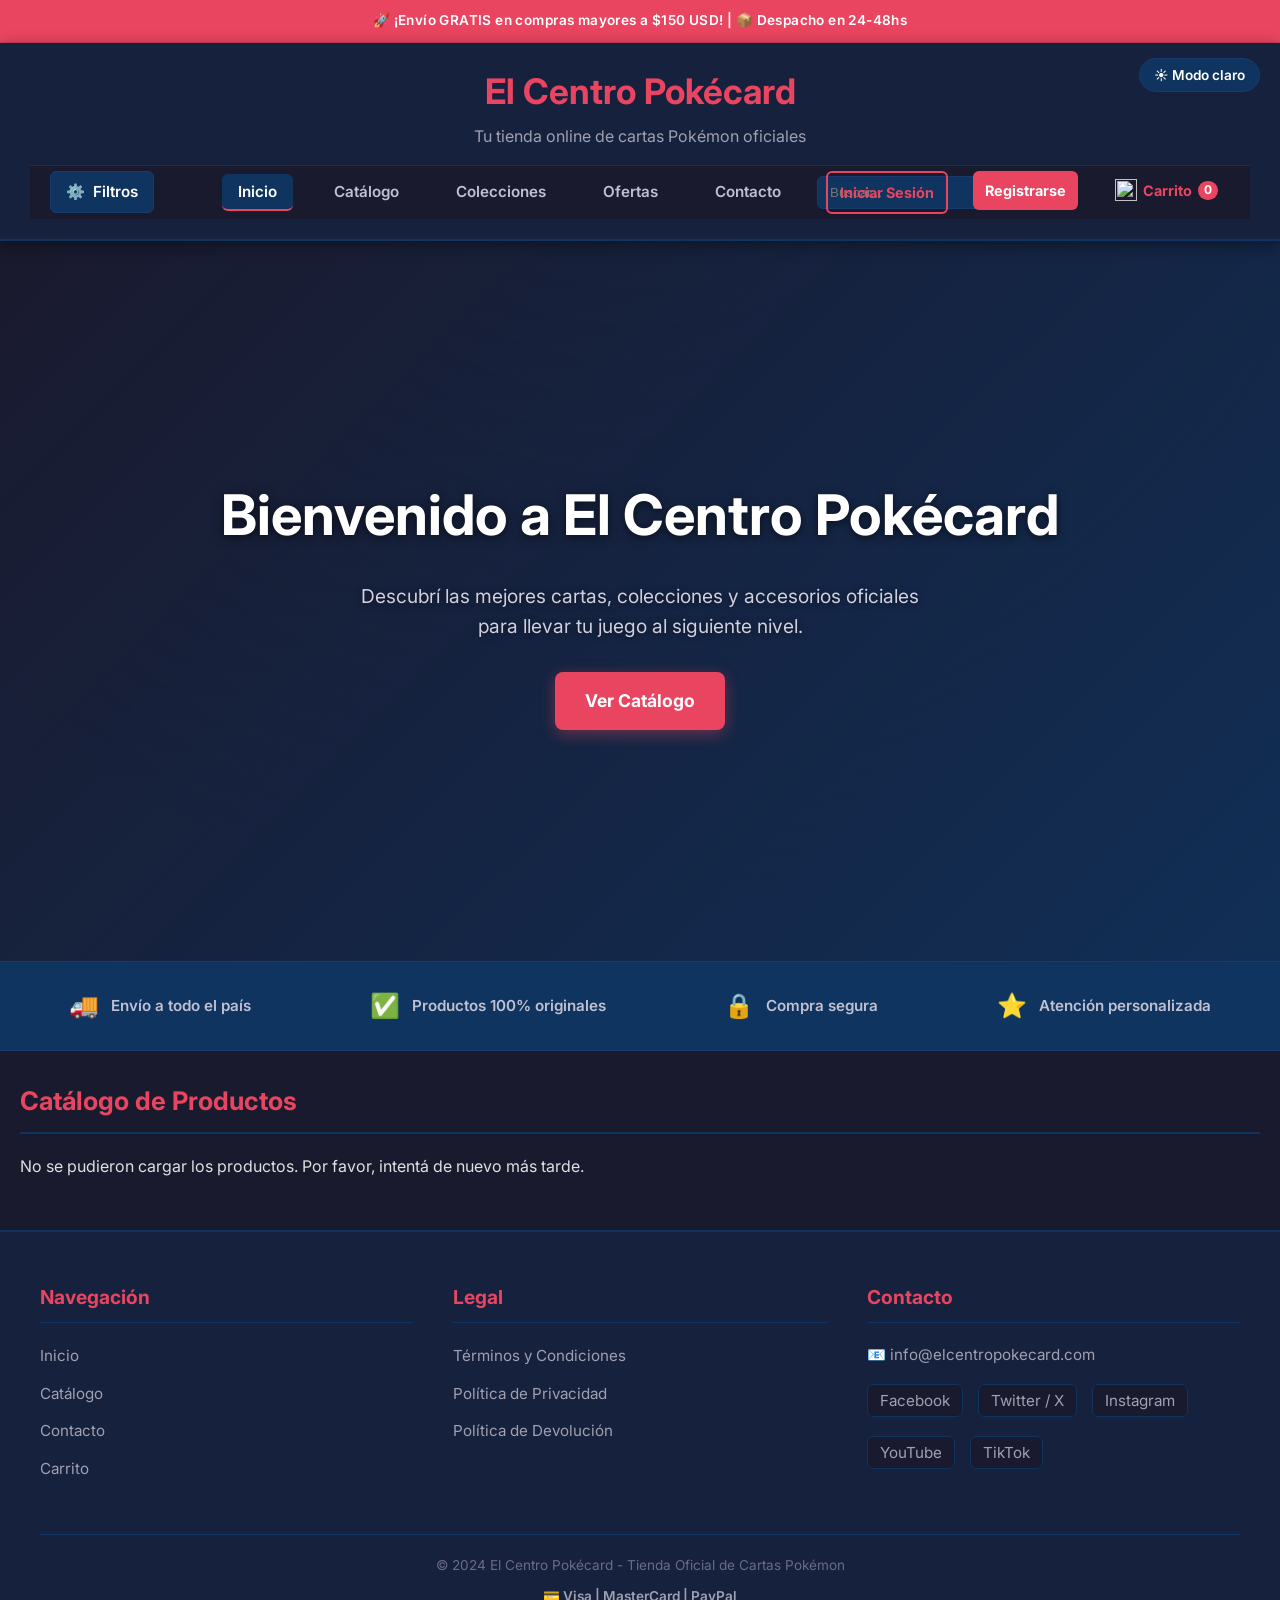
==== commit 5bff0461: "Implement localStorage for cart management, including functions to save, read, and synchronize cart " ====
--- a/index.html
+++ b/index.html
@@ -35,7 +35,7 @@
                 <input type="checkbox" id="menu-toggle" class="menu-toggle-input">
         <div class="mobile-menu-bar">
             <label for="menu-toggle" class="menu-toggle-label"></label>
-            <a href="cart.html" class="mobile-cart-btn" title="Ver carrito"><img class="pokeball-icon" src="https://upload.wikimedia.org/wikipedia/commons/5/51/Pokebola-pokeball-png-0.png" alt=""> Carrito</a>
+            <a href="cart.html" class="mobile-cart-btn" title="Ver carrito"><img class="pokeball-icon" src="https://upload.wikimedia.org/wikipedia/commons/5/51/Pokebola-pokeball-png-0.png" alt=""> Carrito <span class="cart-counter" data-contador-carrito aria-label="Productos en el carrito">0</span></a>
         </div>
         <nav class="header-nav">
             <!-- Menú Desplegable de Filtros a la Izquierda -->
@@ -104,7 +104,7 @@
             <ul class="nav-list nav-actions-list">
                 <li><a href="login.html" class="btn-nav-login">Iniciar Sesión</a></li>
                 <li><a href="registro.html" class="btn-nav-register">Registrarse</a></li>
-                <li><a href="cart.html" title="Ver carrito de compras"><img class="pokeball-icon" src="https://upload.wikimedia.org/wikipedia/commons/5/51/Pokebola-pokeball-png-0.png" alt=""> Carrito</a></li>
+                <li><a href="cart.html" title="Ver carrito de compras"><img class="pokeball-icon" src="https://upload.wikimedia.org/wikipedia/commons/5/51/Pokebola-pokeball-png-0.png" alt=""> Carrito <span class="cart-counter" data-contador-carrito aria-label="Productos en el carrito">0</span></a></li>
             </ul>
         </nav>
     </header>
--- a/styles.css
+++ b/styles.css
@@ -27,6 +27,8 @@
    23. Footer
    24. Accessibility
    25. Responsive (TODOS los media queries unificados)
+   28. Botón de cambio de tema (claro / oscuro)
+   29. Contador del carrito y aviso discreto
    ================================================================ */
 
 
@@ -2218,3 +2220,27 @@
         font-size: 0.8rem;
     }
 }
+
+/* ==========================================================
+   29. CONTADOR DEL CARRITO Y AVISO DISCRETO
+   ========================================================== */
+/* Globito con la cantidad de productos; app.js lo completa leyendo localStorage */
+.cart-counter {
+    display: inline-block;
+    min-width: 20px;
+    padding: 1px 6px;
+    border-radius: 10px;
+    background-color: var(--color-accent);
+    color: #ffffff;
+    font-size: 0.75rem;
+    font-weight: 700;
+    line-height: 1.4;
+    text-align: center;
+}
+
+/* Aviso chico que se muestra si no se pudo actualizar el carrito desde Supabase */
+.aviso-carrito {
+    color: var(--color-text-secondary);
+    font-size: 0.85rem;
+    margin-bottom: 10px;
+}
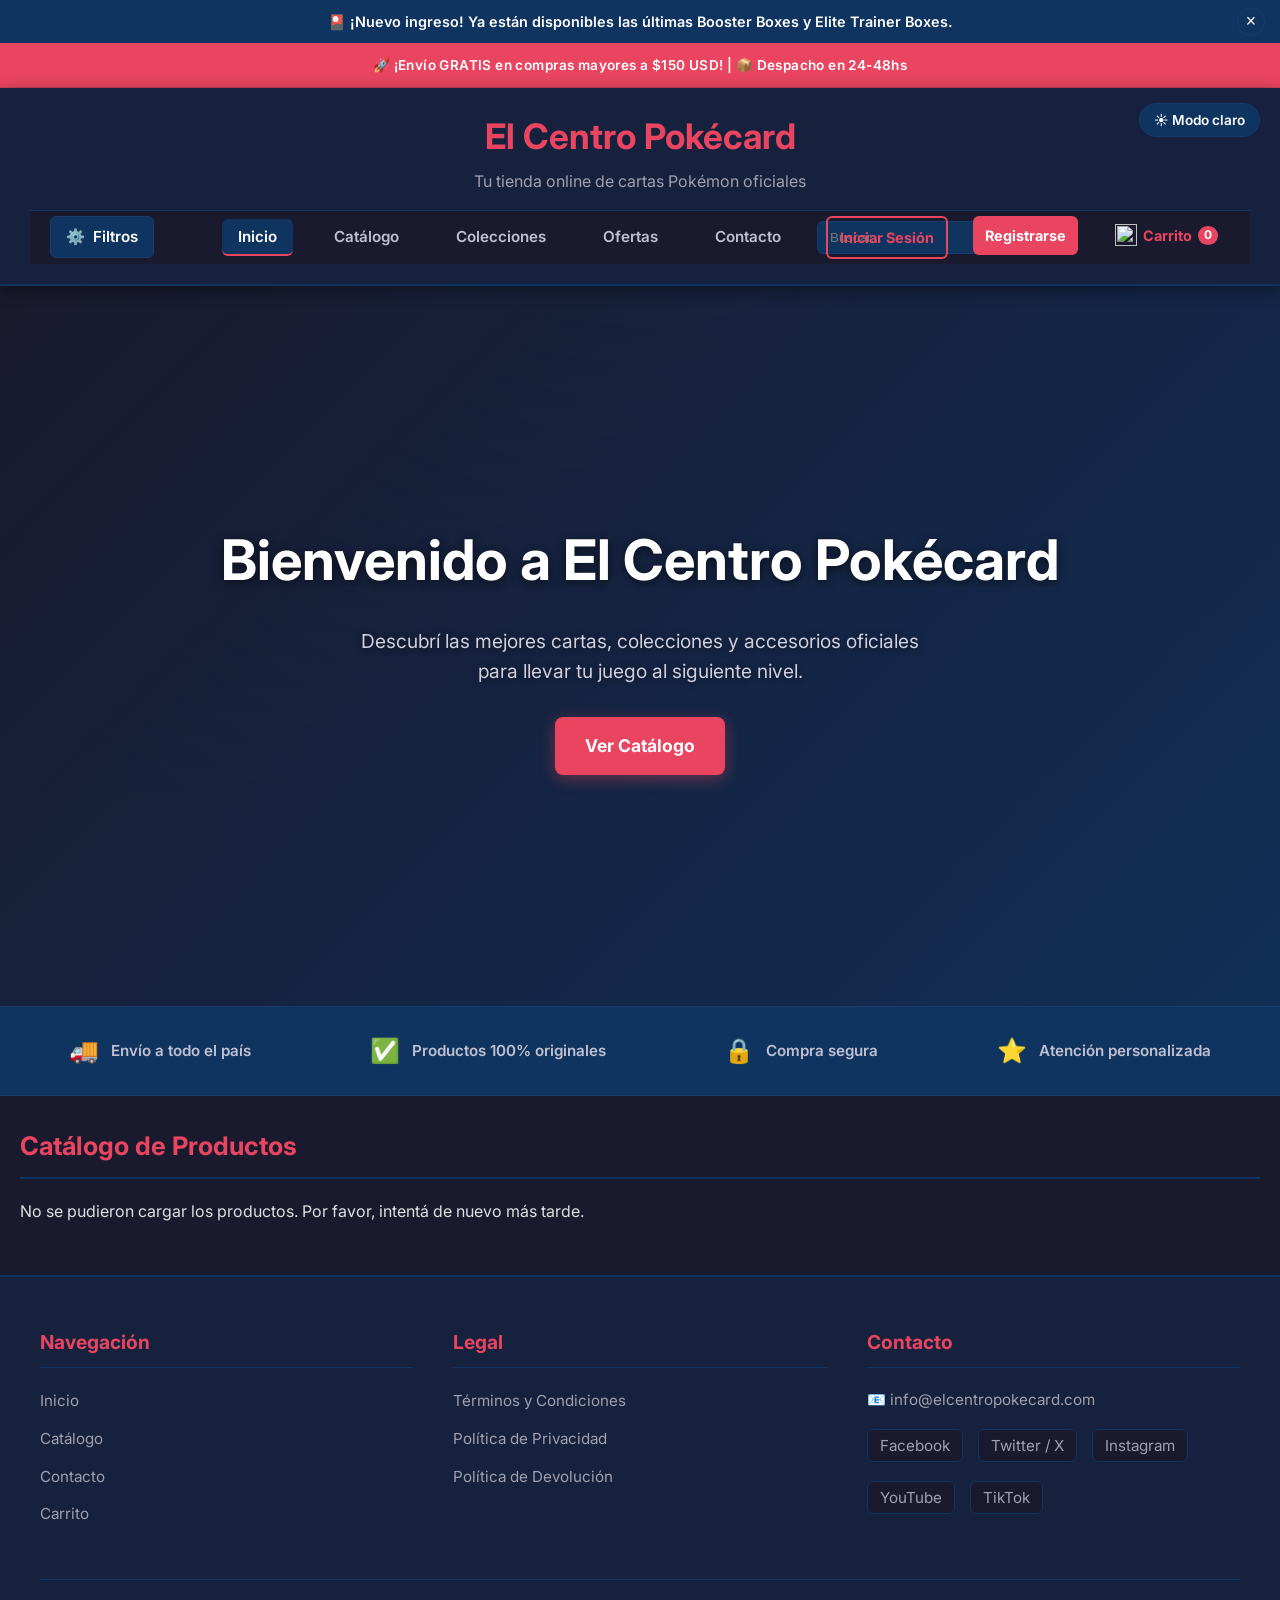
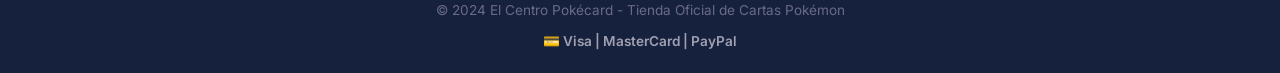
==== commit fb3559b6: "Add contact form draft storage in sessionStorage and implement a dismissible banner in index.html" ====
--- a/index.html
+++ b/index.html
@@ -24,6 +24,12 @@
     <script src="app.js" defer></script>
 </head>
 <body data-pagina="index">
+    <!-- Banner de aviso: se cierra con la "x" y no vuelve a mostrarse (localStorage "bannerOculto") -->
+    <div class="banner-aviso" id="banner-aviso" role="region" aria-label="Aviso de la tienda">
+        <p class="banner-aviso-texto">🎴 ¡Nuevo ingreso! Ya están disponibles las últimas Booster Boxes y Elite Trainer Boxes.</p>
+        <button type="button" id="btn-cerrar-banner" class="btn-cerrar-banner" aria-label="Cerrar aviso" title="Cerrar aviso">×</button>
+    </div>
+
     <div class="announcement-bar">
         🚀 ¡Envío GRATIS en compras mayores a $150 USD! | 📦 Despacho en 24-48hs
     </div>
--- a/styles.css
+++ b/styles.css
@@ -29,6 +29,7 @@
    25. Responsive (TODOS los media queries unificados)
    28. Botón de cambio de tema (claro / oscuro)
    29. Contador del carrito y aviso discreto
+   30. Banner de aviso de la tienda (index.html)
    ================================================================ */
 
 
@@ -2244,3 +2245,55 @@
     font-size: 0.85rem;
     margin-bottom: 10px;
 }
+
+/* ==========================================================
+   30. BANNER DE AVISO DE LA TIENDA (index.html)
+   ========================================================== */
+/* Usa solo variables de la paleta, así se ve bien en modo claro y oscuro */
+.banner-aviso {
+    display: flex;
+    justify-content: center;
+    align-items: center;
+    gap: 15px;
+    position: relative;
+    padding: 10px 50px;
+    background-color: var(--color-bg-tertiary);
+    color: var(--color-text-heading);
+    border-bottom: 2px solid var(--color-accent);
+    font-size: 0.9rem;
+    font-weight: 600;
+    text-align: center;
+}
+
+/* La clase .oculto (display:none) se pisaría con display:flex, por eso se refuerza acá */
+.banner-aviso.oculto {
+    display: none;
+}
+
+.btn-cerrar-banner {
+    position: absolute;
+    right: 15px;
+    top: 50%;
+    transform: translateY(-50%);
+    width: 28px;
+    height: 28px;
+    background: transparent;
+    color: var(--color-text-heading);
+    border: 1px solid var(--color-border-light);
+    border-radius: 50%;
+    font-size: 1.1rem;
+    line-height: 1;
+    cursor: pointer;
+    transition: background-color 0.3s, color 0.3s, border-color 0.3s;
+}
+
+.btn-cerrar-banner:hover {
+    background-color: var(--color-accent);
+    border-color: var(--color-accent);
+    color: #ffffff;
+}
+
+.btn-cerrar-banner:focus-visible {
+    outline: 2px solid var(--color-accent);
+    outline-offset: 2px;
+}
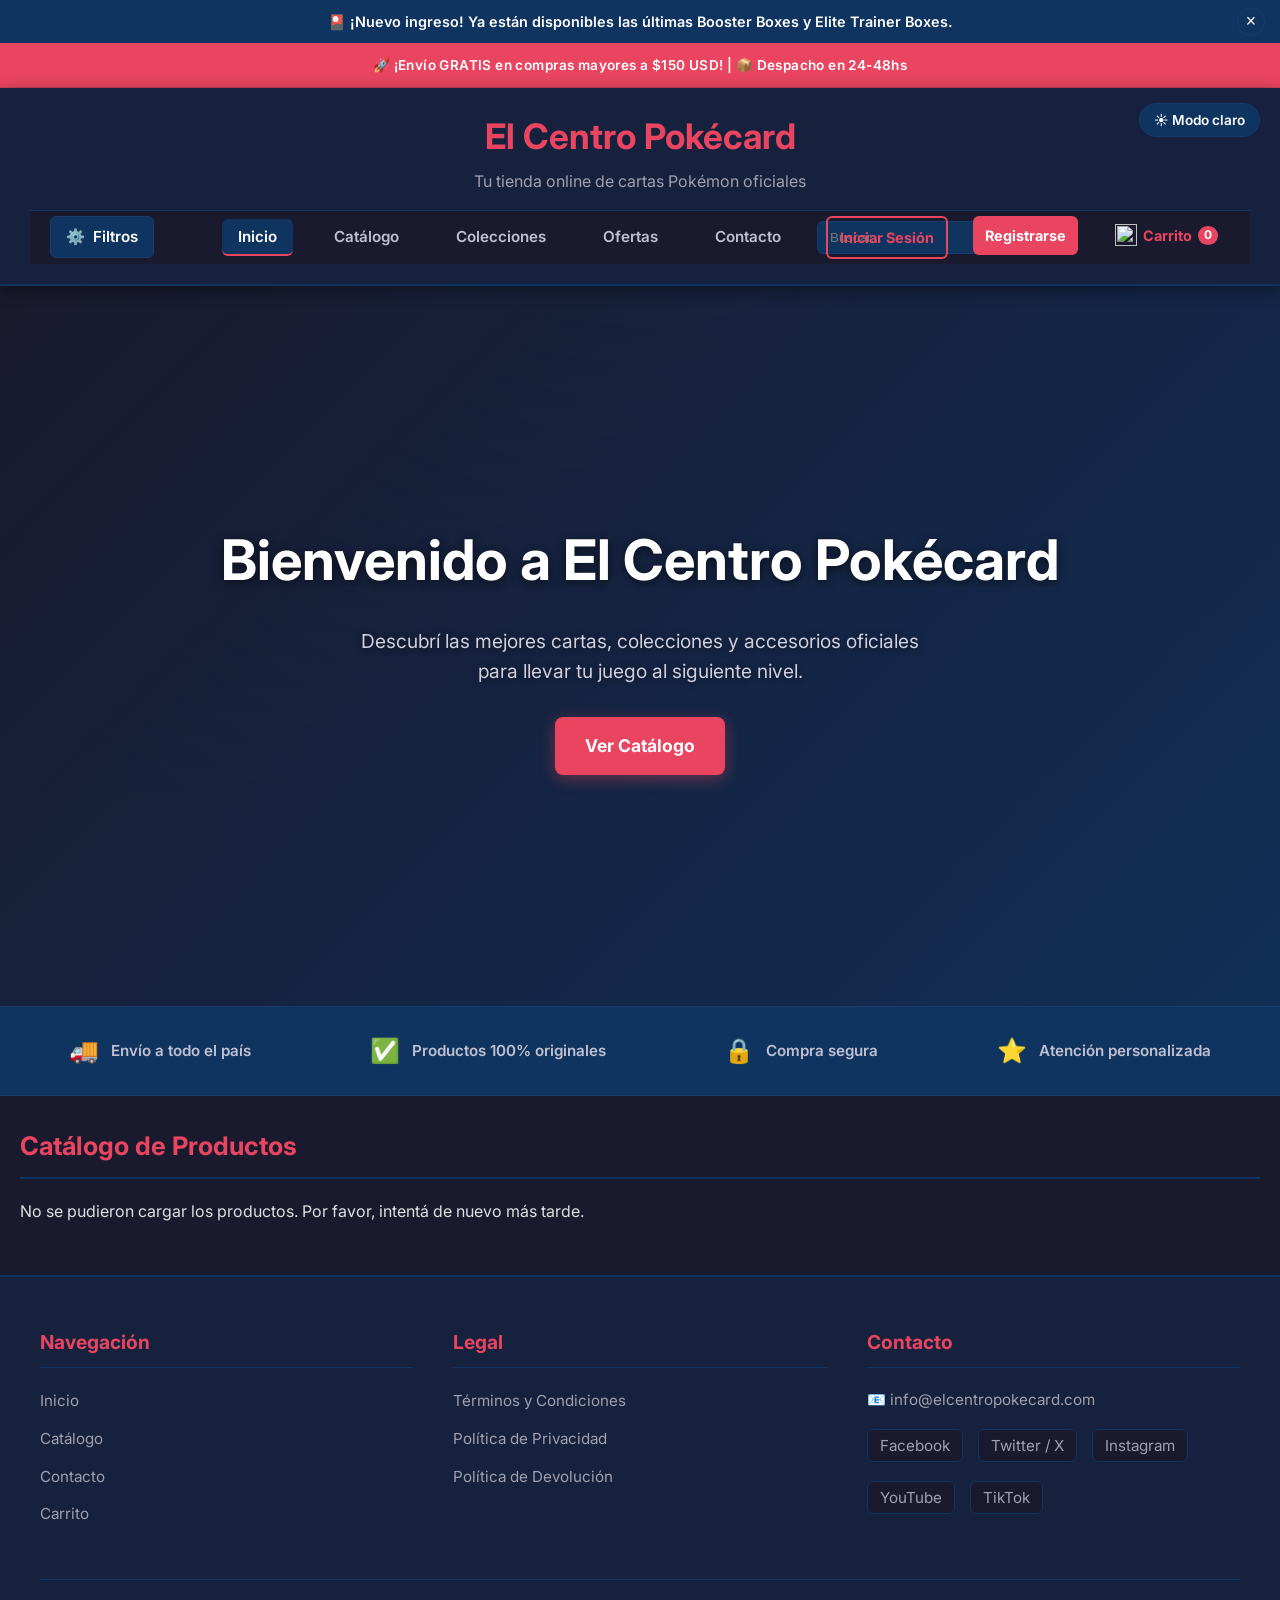
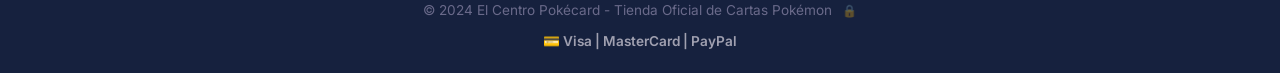
==== commit 12cdb086: "Add admin panel with password protection for product management and update footer link in index.html" ====
--- a/index.html
+++ b/index.html
@@ -172,7 +172,7 @@
             </div>
         </div>
         <div class="footer-bottom">
-            <p class="footer-copy">&copy; 2024 El Centro Pokécard - Tienda Oficial de Cartas Pokémon</p>
+            <p class="footer-copy">&copy; 2024 El Centro Pokécard - Tienda Oficial de Cartas Pokémon <a href="admin.html" class="admin-secret-link" title="Acceso administrador" aria-label="Acceso administrador">🔒</a></p>
             <p class="footer-payment">💳 Visa | MasterCard | PayPal</p>
         </div>
     </footer>
--- a/styles.css
+++ b/styles.css
@@ -30,6 +30,7 @@
    28. Botón de cambio de tema (claro / oscuro)
    29. Contador del carrito y aviso discreto
    30. Banner de aviso de la tienda (index.html)
+   31. Panel de administrador oculto (admin.html)
    ================================================================ */
 
 
@@ -2297,3 +2298,90 @@
     outline: 2px solid var(--color-accent);
     outline-offset: 2px;
 }
+
+/* ==========================================================
+   31. PANEL DE ADMINISTRADOR OCULTO (admin.html)
+   ========================================================== */
+/* Enlace discreto en el copyright del footer de index.html */
+.admin-secret-link {
+    margin-left: 6px;
+    font-size: 0.75rem;
+    opacity: 0.35;
+    transition: opacity 0.3s;
+}
+
+.admin-secret-link:hover {
+    opacity: 1;
+}
+
+.admin-main {
+    flex-direction: column;
+    align-items: center;
+}
+
+.admin-lock-desc {
+    color: var(--color-text-secondary);
+    font-size: 0.95rem;
+    text-align: center;
+    margin-bottom: 20px;
+}
+
+.admin-panel {
+    width: 100%;
+    max-width: 900px;
+    display: flex;
+    flex-direction: column;
+    gap: 30px;
+}
+
+.admin-panel.oculto {
+    display: none;
+}
+
+.admin-products-list {
+    display: flex;
+    flex-direction: column;
+    gap: 12px;
+}
+
+.admin-product-item {
+    display: flex;
+    align-items: center;
+    justify-content: space-between;
+    gap: 15px;
+    padding: 14px 18px;
+    background-color: var(--color-bg-primary);
+    border: 1px solid var(--color-border);
+    border-radius: 10px;
+    flex-wrap: wrap;
+}
+
+.admin-product-info {
+    display: flex;
+    align-items: center;
+    gap: 15px;
+    flex: 1;
+    min-width: 220px;
+}
+
+.admin-product-thumb {
+    width: 56px;
+    height: 56px;
+    border-radius: 6px;
+    background-color: var(--color-bg-tertiary);
+    object-fit: contain;
+    flex-shrink: 0;
+}
+
+.admin-product-title {
+    color: var(--color-text-heading);
+    font-size: 1rem;
+    font-weight: 700;
+    margin-bottom: 4px;
+}
+
+.admin-product-meta {
+    color: var(--color-text-secondary);
+    font-size: 0.85rem;
+}
+
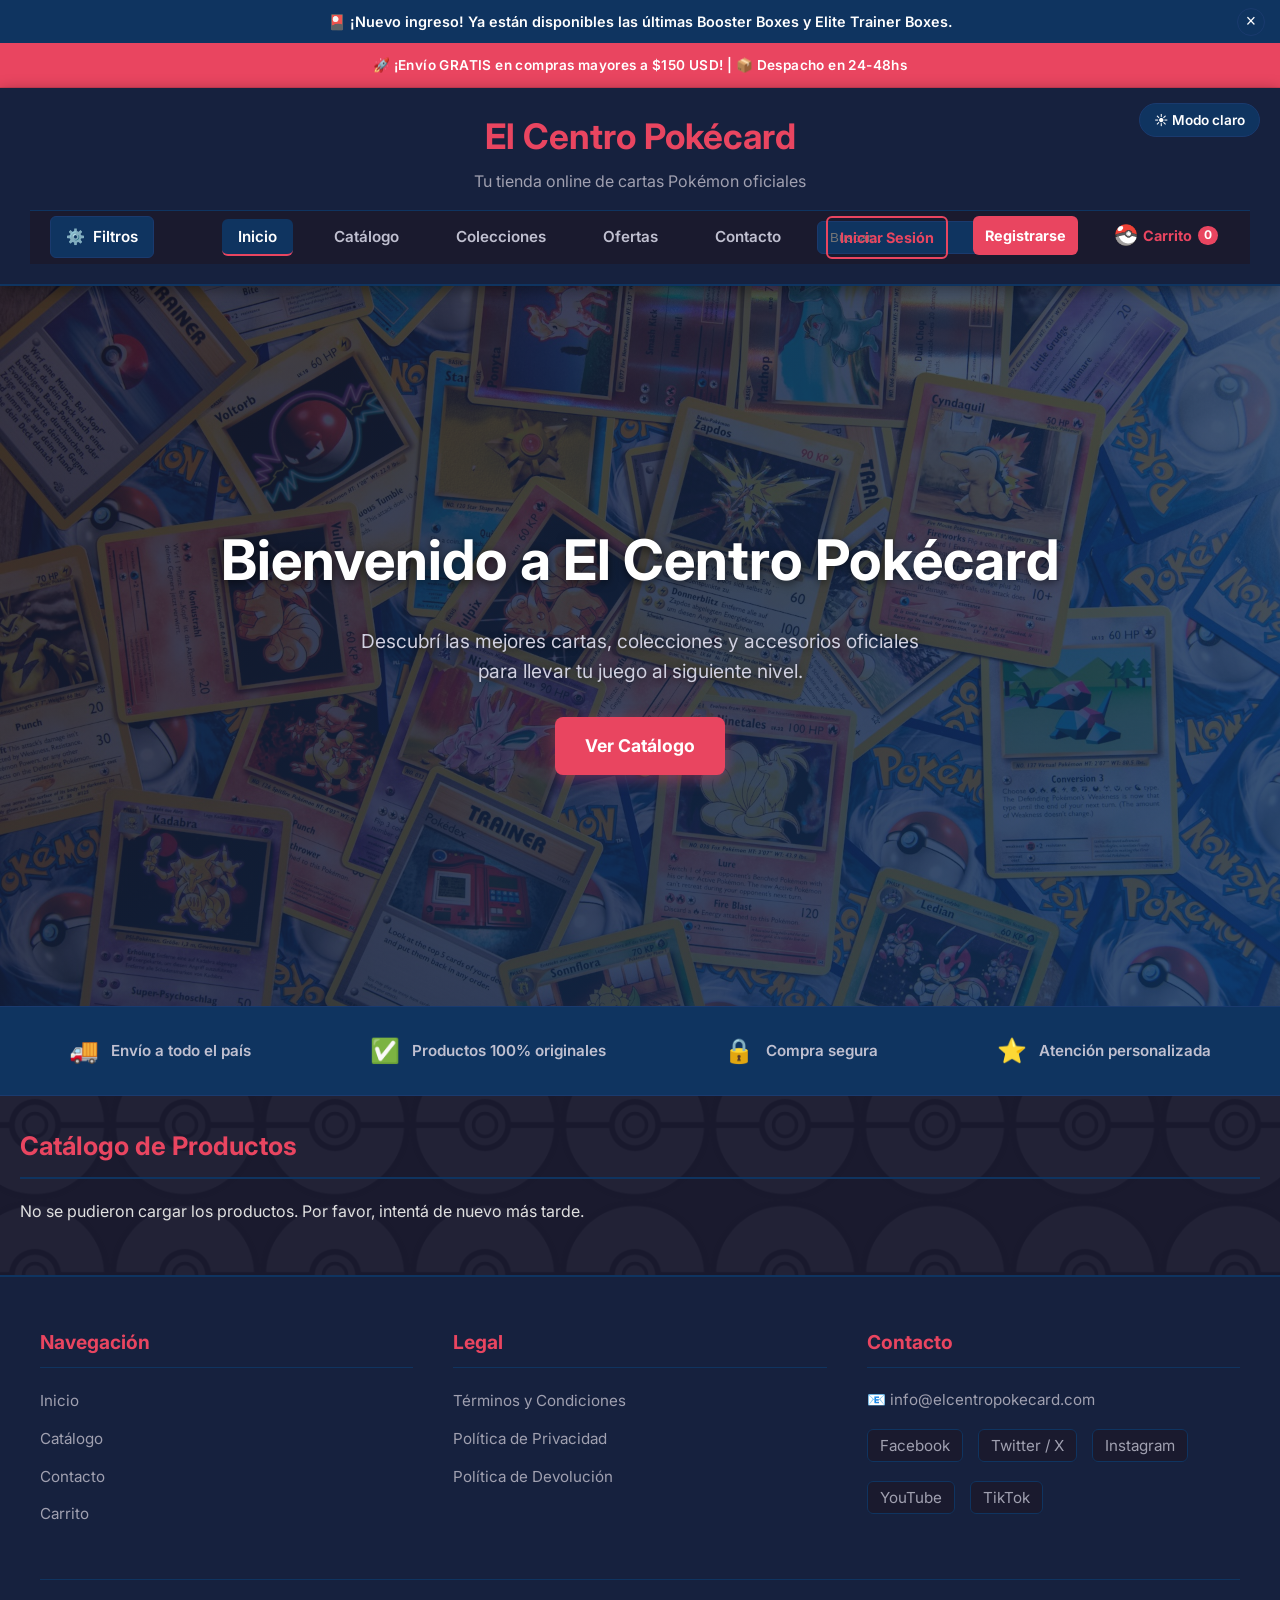
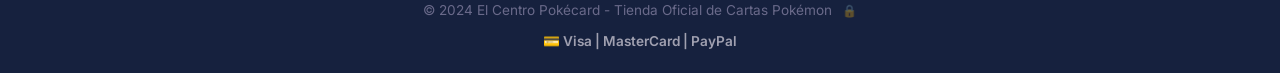
==== commit fbd73fe6: "Refactor code structure for improved readability and maintainability" ====
--- a/index.html
+++ b/index.html
@@ -19,7 +19,7 @@
     <meta name="twitter:image" content="https://upload.wikimedia.org/wikipedia/commons/5/51/Pokebola-pokeball-png-0.png">
     
     <!-- Favicon -->
-    <link rel="icon" type="image/png" href="https://upload.wikimedia.org/wikipedia/commons/5/51/Pokebola-pokeball-png-0.png">
+    <link rel="icon" type="image/png" href="imagenes/pokebola.png">
     <link rel="stylesheet" href="styles.css">
     <script src="app.js" defer></script>
 </head>
@@ -41,7 +41,7 @@
                 <input type="checkbox" id="menu-toggle" class="menu-toggle-input">
         <div class="mobile-menu-bar">
             <label for="menu-toggle" class="menu-toggle-label"></label>
-            <a href="cart.html" class="mobile-cart-btn" title="Ver carrito"><img class="pokeball-icon" src="https://upload.wikimedia.org/wikipedia/commons/5/51/Pokebola-pokeball-png-0.png" alt=""> Carrito <span class="cart-counter" data-contador-carrito aria-label="Productos en el carrito">0</span></a>
+            <a href="cart.html" class="mobile-cart-btn" title="Ver carrito"><img class="pokeball-icon" src="imagenes/pokebola.png" alt=""> Carrito <span class="cart-counter" data-contador-carrito aria-label="Productos en el carrito">0</span></a>
         </div>
         <nav class="header-nav">
             <!-- Menú Desplegable de Filtros a la Izquierda -->
@@ -110,7 +110,7 @@
             <ul class="nav-list nav-actions-list">
                 <li><a href="login.html" class="btn-nav-login">Iniciar Sesión</a></li>
                 <li><a href="registro.html" class="btn-nav-register">Registrarse</a></li>
-                <li><a href="cart.html" title="Ver carrito de compras"><img class="pokeball-icon" src="https://upload.wikimedia.org/wikipedia/commons/5/51/Pokebola-pokeball-png-0.png" alt=""> Carrito <span class="cart-counter" data-contador-carrito aria-label="Productos en el carrito">0</span></a></li>
+                <li><a href="cart.html" title="Ver carrito de compras"><img class="pokeball-icon" src="imagenes/pokebola.png" alt=""> Carrito <span class="cart-counter" data-contador-carrito aria-label="Productos en el carrito">0</span></a></li>
             </ul>
         </nav>
     </header>
--- a/styles.css
+++ b/styles.css
@@ -151,7 +151,7 @@
     position: fixed;
     top: -50vh; left: -50vw;
     width: 200vw; height: 200vh;
-    background-image: url('https://cdn.pixabay.com/photo/2016/07/23/13/18/pokemon-1536847_640.png');
+    background-image: url('imagenes/fondo-pokemon.png');
     background-size: 150px 150px;
     background-repeat: repeat;
     opacity: 0.04; /* Muy transparente para no molestar */
@@ -491,7 +491,7 @@
 .hero-banner {
     min-height: 80vh; /* Más alto para mayor impacto visual */
     background: linear-gradient(135deg, rgba(26, 26, 46, 0.75) 0%, rgba(15, 52, 96, 0.8) 100%),
-                url('https://images.unsplash.com/photo-1613771404784-3a5686aa2be3?w=1920') center / cover no-repeat;
+                url('imagenes/hero-fondo.jpg') center / cover no-repeat;
     display: flex;
     flex-direction: column;
     justify-content: center;
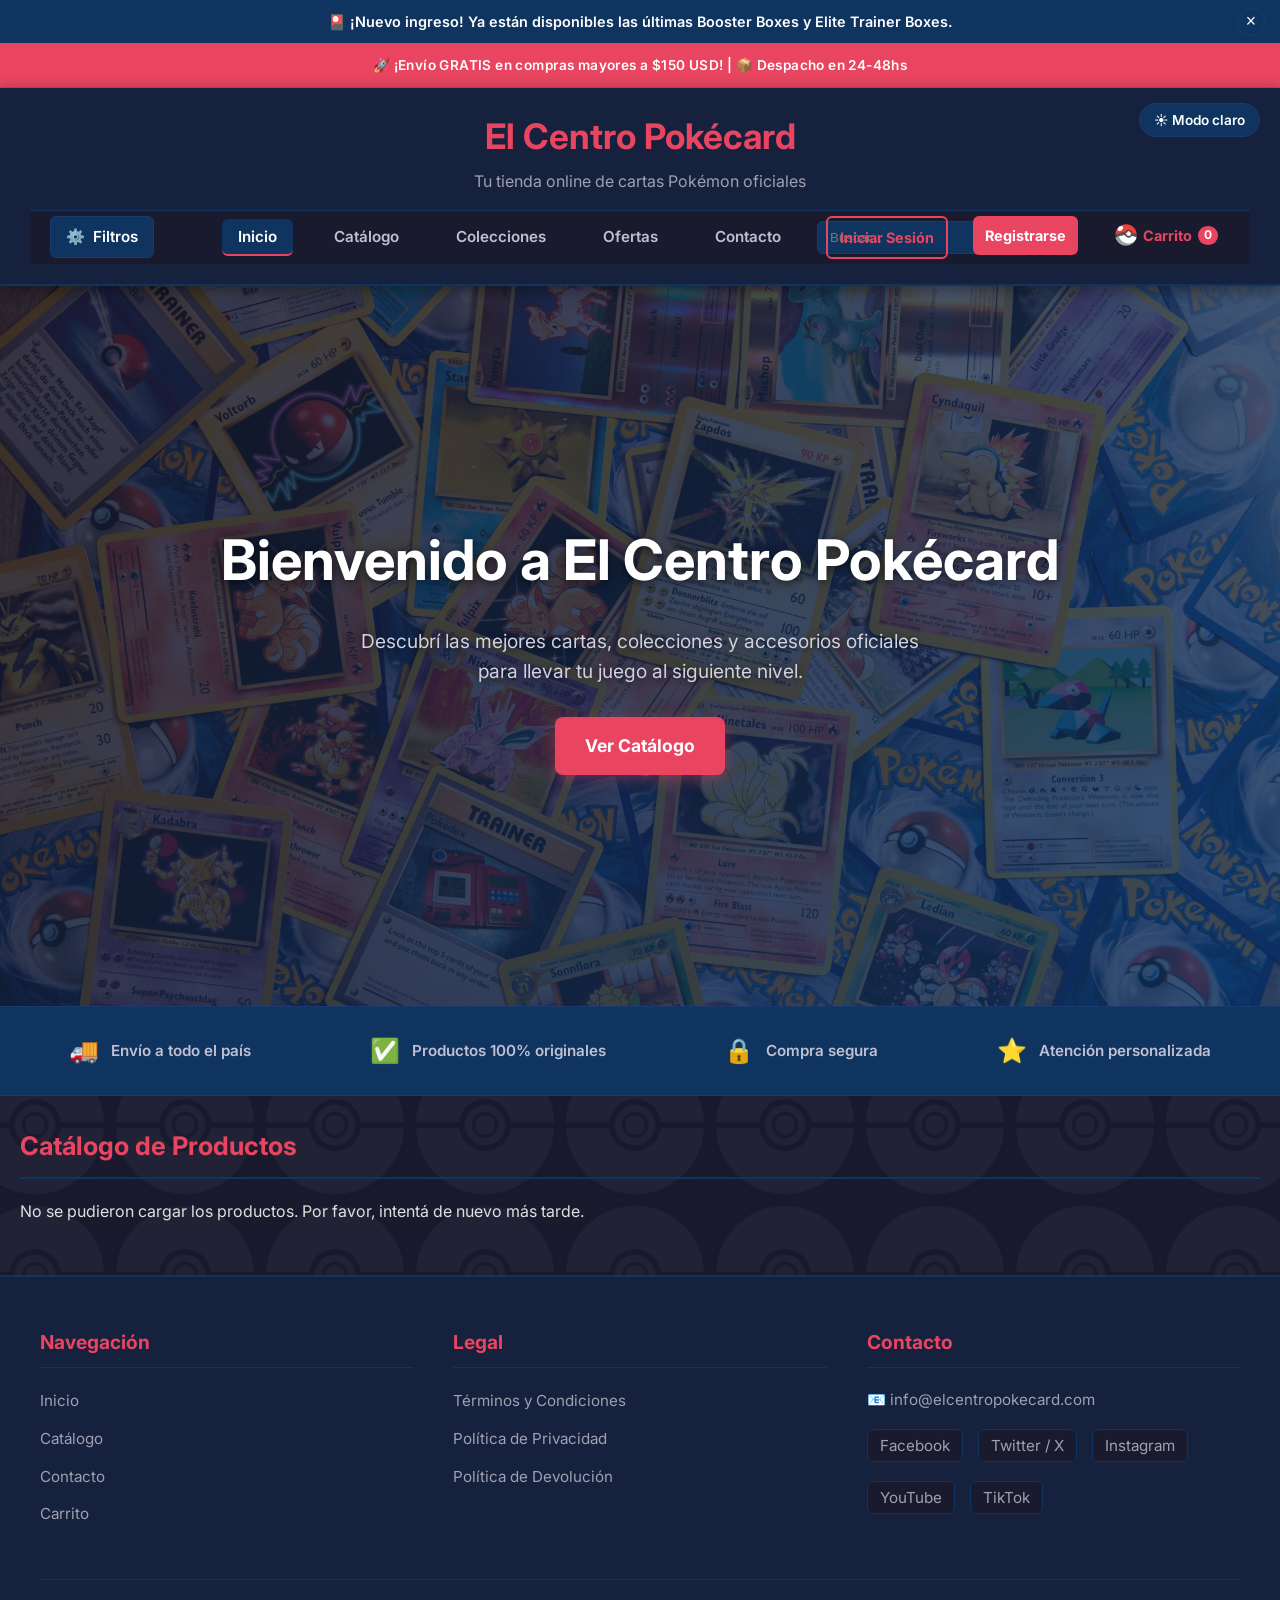
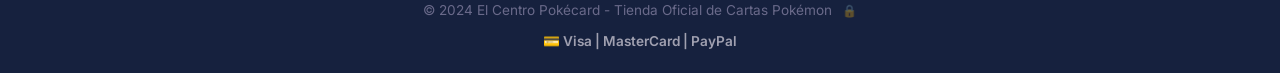
==== commit 9096a814: "Add filter search input and styles for improved product filtering functionality" ====
--- a/index.html
+++ b/index.html
@@ -51,6 +51,11 @@
                 </summary>
                 <div class="nav-filter-menu">
                     <form class="filter-form" action="#" method="get">
+                        <fieldset class="filter-fieldset">
+                            <legend class="filter-legend">Buscar</legend>
+                            <input type="search" name="buscar_filtro" class="filter-search-input" placeholder="Buscar en filtros..." aria-label="Buscar productos dentro de los filtros">
+                        </fieldset>
+
                         <fieldset class="filter-fieldset">
                             <legend class="filter-legend">Tipo de Producto</legend>
                             <div class="filter-option">
--- a/styles.css
+++ b/styles.css
@@ -399,6 +399,24 @@
     border-radius: 4px;
 }
 
+.nav-filter-menu .filter-search-input {
+    width: 100%;
+    margin-top: 5px;
+    background-color: var(--color-bg-tertiary);
+    color: var(--color-text-heading);
+    border: 1px solid var(--color-border-light);
+    padding: 8px 10px;
+    border-radius: 4px;
+    font-size: 0.9rem;
+    font-family: 'Inter', sans-serif;
+    outline: none;
+    transition: border-color 0.3s;
+}
+
+.nav-filter-menu .filter-search-input:focus {
+    border-color: var(--color-accent);
+}
+
 /* Botón "Aplicar Filtros" */
 .btn-apply {
     width: 100%;
@@ -645,6 +663,11 @@
 }
 
 .product-card .product-image .image-placeholder {
+    width: 85%;
+    height: 85%;
+    border: 2px dashed var(--color-border-light);
+    border-radius: 10px;
+    background-color: var(--color-bg-secondary);
     color: var(--color-text-secondary);
     font-size: 0.85rem;
     text-align: center;
@@ -755,10 +778,23 @@
 }
 
 .detail-card .detail-image .image-placeholder {
+    width: 100%;
+    height: 100%;
+    border: 2px dashed var(--color-border-light);
+    border-radius: 10px;
+    background-color: var(--color-bg-tertiary);
     color: var(--color-text-secondary);
     font-size: 1rem;
     text-align: center;
     padding: 20px;
+}
+
+.cart-item-image .image-placeholder {
+    width: 100%;
+    height: 100%;
+    border: 2px dashed var(--color-border-light);
+    border-radius: 8px;
+    background-color: var(--color-bg-tertiary);
 }
 
 .detail-card .detail-body {
